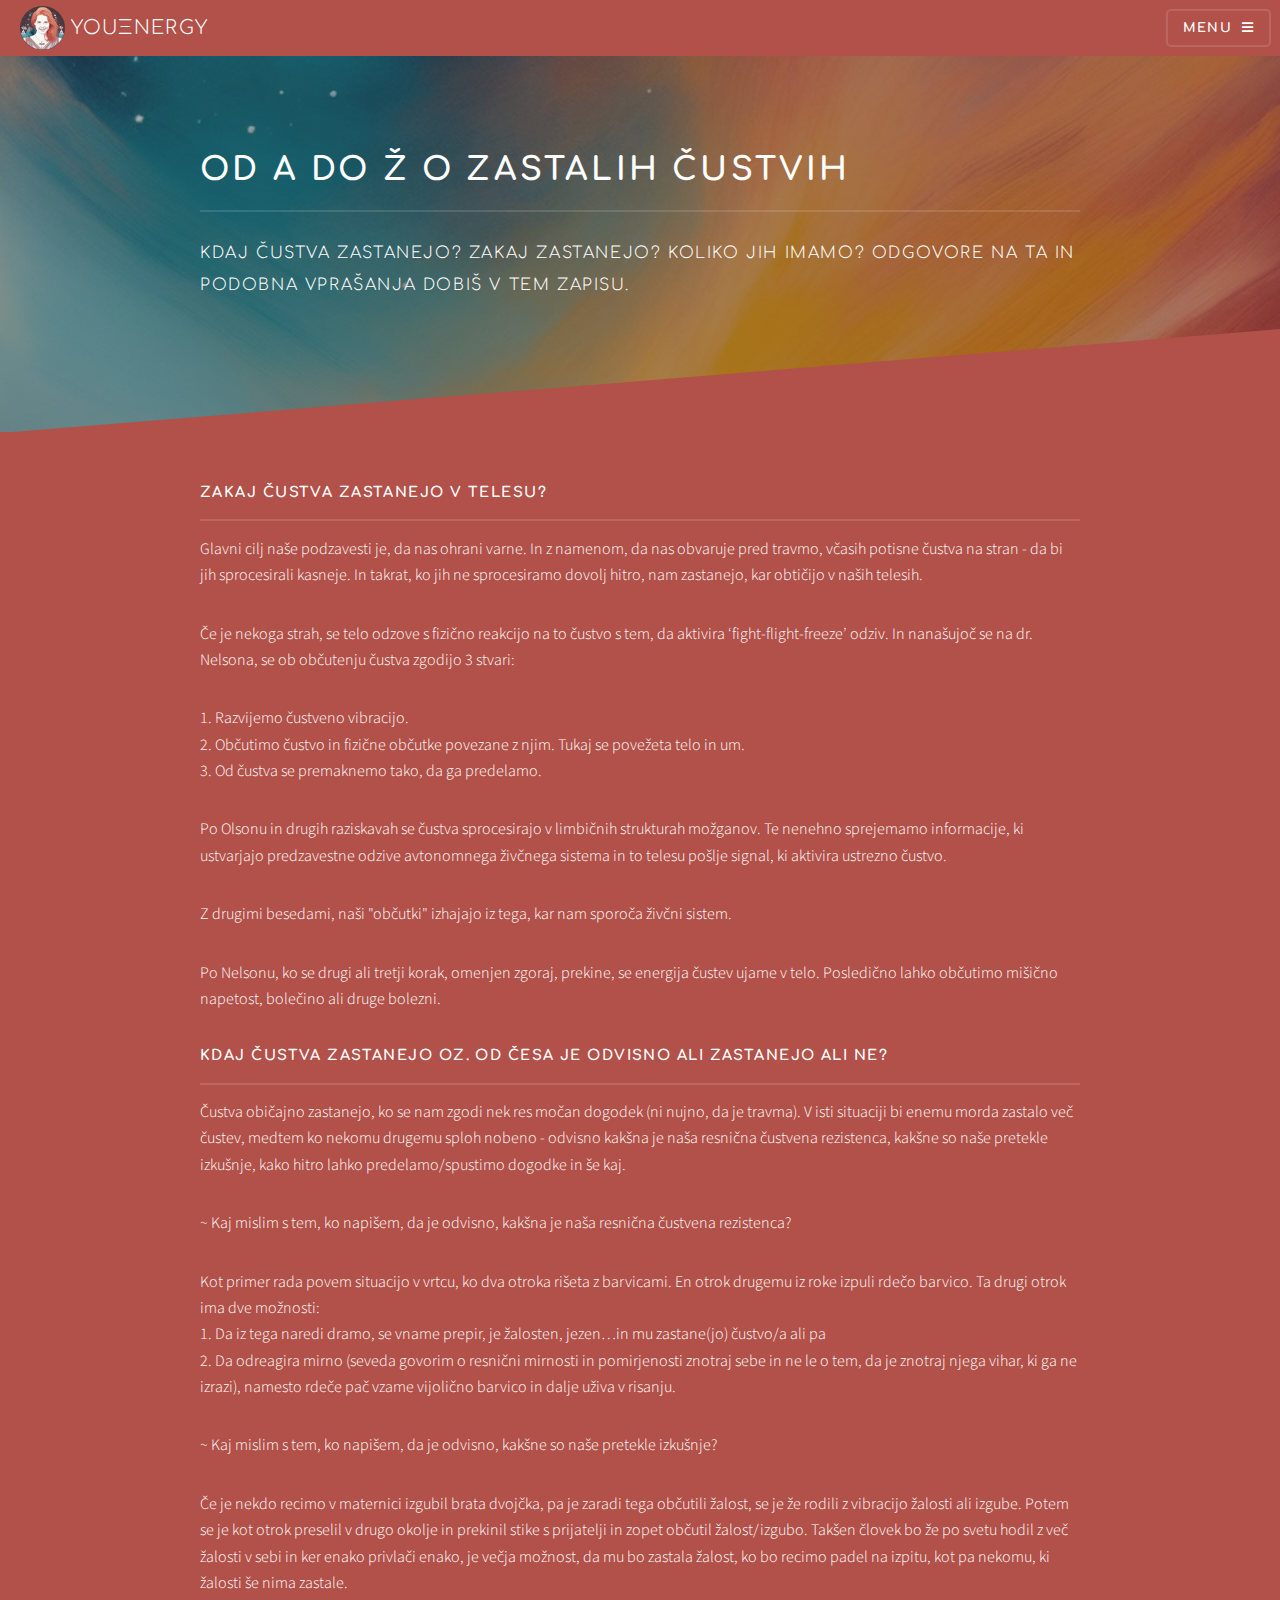
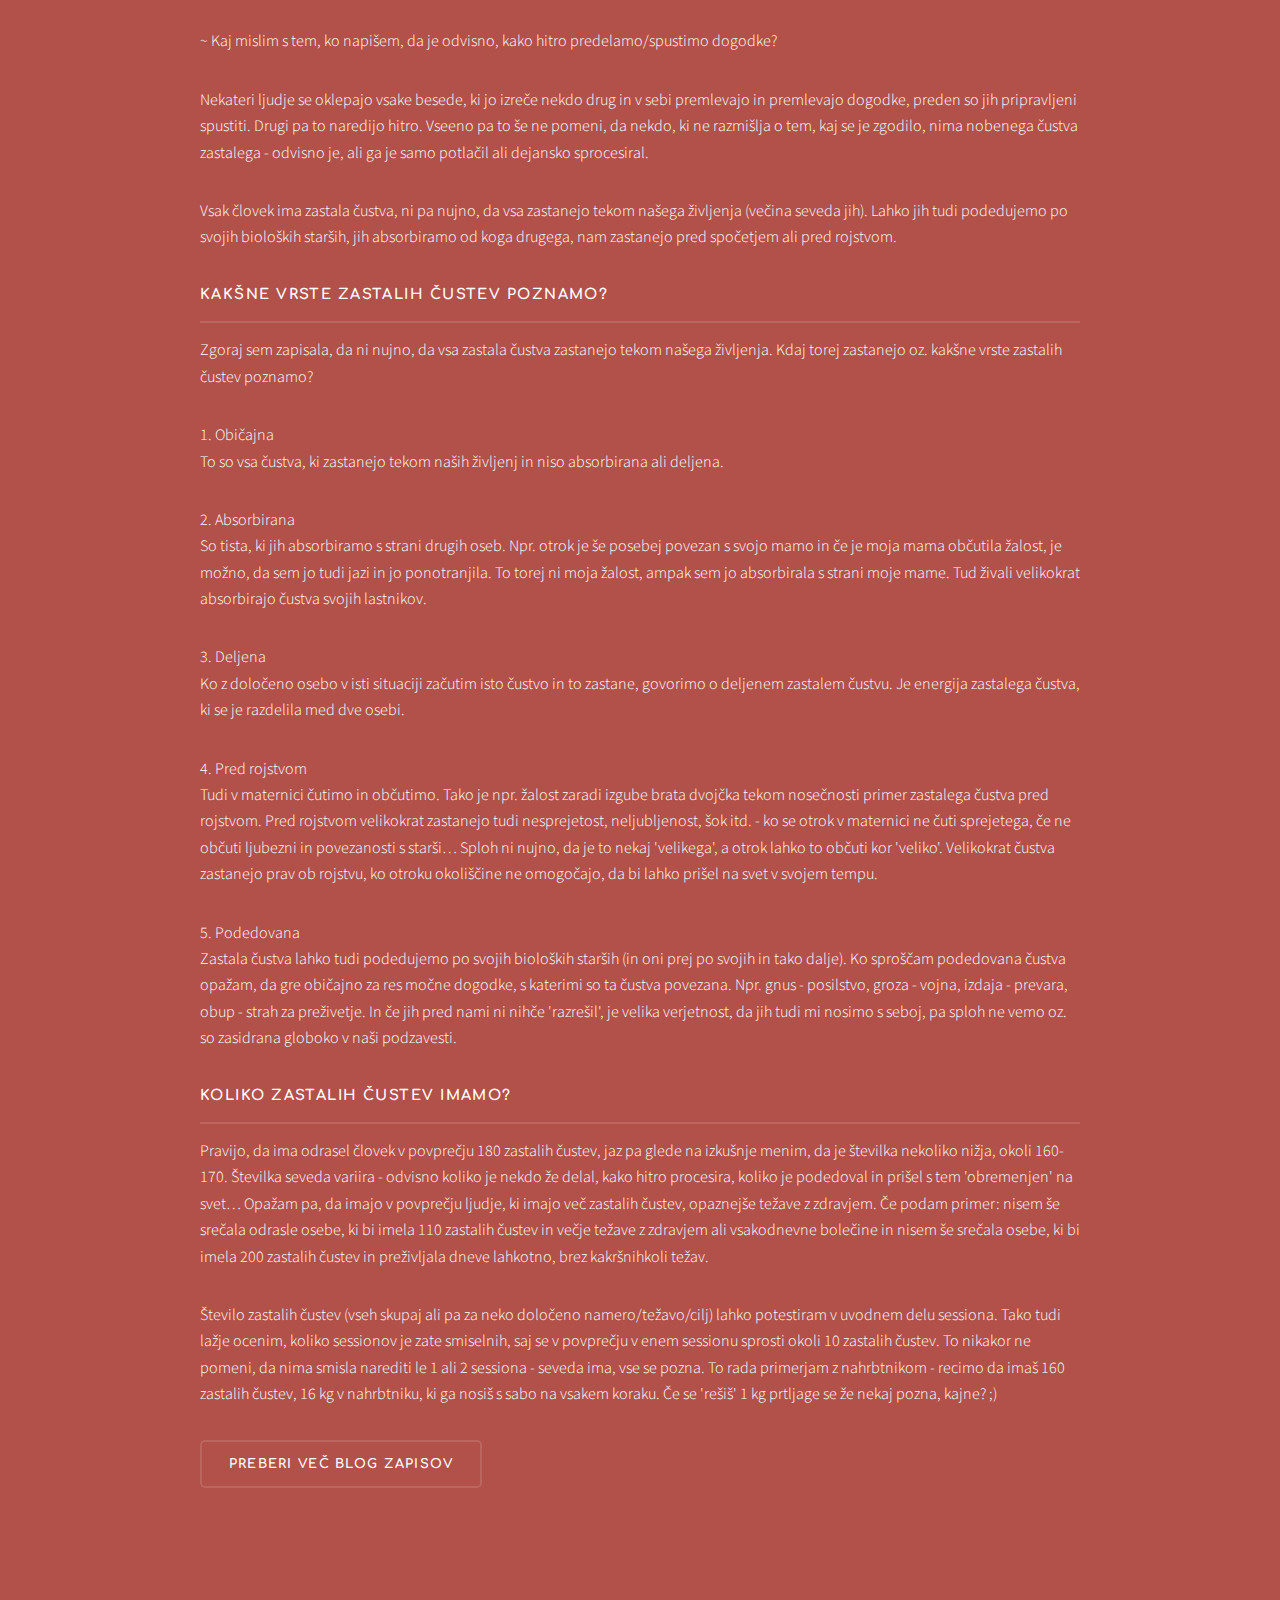
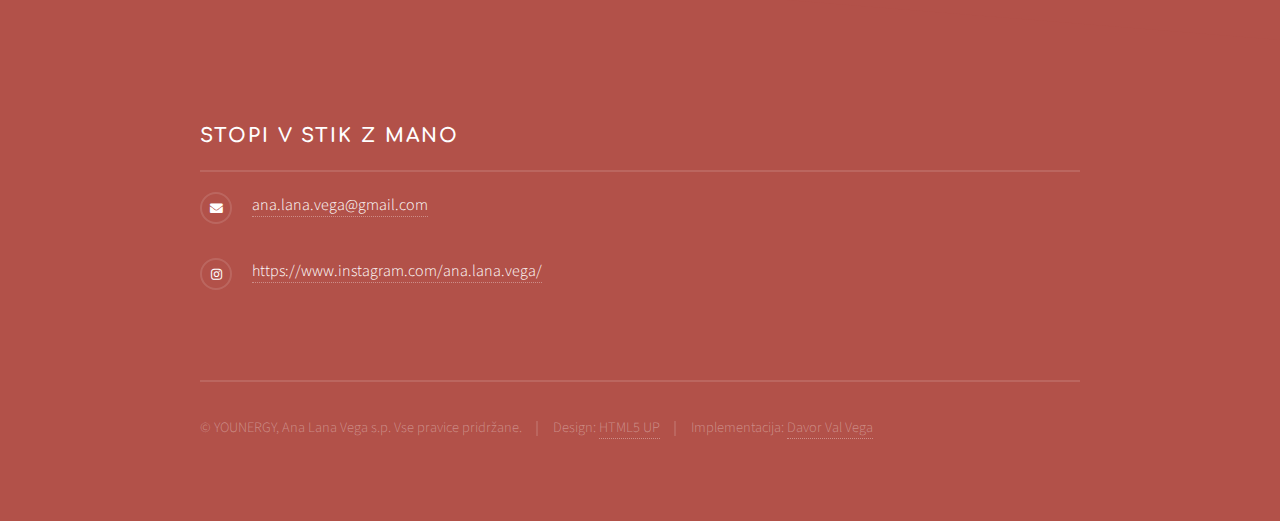
==== blog-o-zastalih-custvih.html @ 6a05a558 "proper menu, titles, etc" ====
<!DOCTYPE HTML>
<!--
	Solid State by HTML5 UP
	html5up.net | @ajlkn
	Free for personal and commercial use under the CCA 3.0 license (html5up.net/license)
-->
<html>
	<head>
		<title>Ana Lana Vega</title>
		<meta charset="utf-8" />
		<meta name="viewport" content="width=device-width, initial-scale=1, user-scalable=no" />
		<link rel="icon" type="image/x-icon" href="images/favicon.ico">
		<link rel="stylesheet" href="assets/css/main.css" />
		<noscript><link rel="stylesheet" href="assets/css/noscript.css" /></noscript>
	</head>
	<body class="is-preload">

		<!-- Page Wrapper -->
			<div id="page-wrapper">

				<header id="header">
					<h1 style="display: inline-flex; align-items: center;">
						<a href="index.html" style="display: inline-flex;align-items: center;">
							<img class="topLogo" src="images/logo/logo-small.png" alt="" />
							<div class="topLogoTxt">YOUΞNERGY</div>
						</a>
					</h1>
					<nav>
						<a href="#menu">Menu</a>
					</nav>
				</header>

			<!-- Menu -->
				<nav id="menu">
					<div class="inner">
						<h2>Menu</h2>
						<ul class="links">
							<li><a href="index.html">Domov</a></li>
							<li><a href="emotion-code.html">Emotion Code</a></li>
							<li><a href="heart-wall.html">Heart-Wall</a></li>
							<li><a href="body-code.html">Body Code</a></li>
							<li><a href="dodatna-podpora.html">Dodatna podpora</a></li>
							<li><a href="blog.html">Blog</a></li>
							<li><a href="mnenja-strank.html">Mnenja strank</a></li>
						</ul>
						<a href="#" class="close">Close</a>
					</div>
				</nav>

				<!-- Wrapper -->
					<section id="wrapper">
						<header>
							<div class="inner">
								<h2>Od A do Ž o zastalih čustvih</h2>
								<p>Kdaj čustva zastanejo? Zakaj zastanejo? Koliko jih imamo? Odgovore na ta in podobna vprašanja dobiš v tem zapisu.</p>
							</header>
		<!-- Content -->
		<div class="wrapper">
			<div class="inner">

				<h3 class="major">Zakaj čustva zastanejo v telesu?</h3>
				<p>Glavni cilj naše podzavesti je, da nas ohrani varne. In z namenom, da nas obvaruje pred travmo, včasih potisne čustva na stran - da bi jih sprocesirali kasneje. In takrat, ko jih ne sprocesiramo dovolj hitro, nam zastanejo, kar obtičijo v naših telesih.</p>
				<p>Če je nekoga strah, se telo odzove s fizično reakcijo na to čustvo s tem, da aktivira ‘fight-flight-freeze’ odziv. In nanašujoč se na dr. Nelsona, se ob občutenju čustva zgodijo 3 stvari:</p>
				<div>1. Razvijemo čustveno vibracijo.</div>
				<div>2. Občutimo čustvo in fizične občutke povezane z njim. Tukaj se povežeta telo in um.</div>
				<div>3. Od čustva se premaknemo tako, da ga predelamo.</div>
				</p></p>
				<p>Po Olsonu in drugih raziskavah se čustva sprocesirajo v limbičnih strukturah možganov. Te nenehno sprejemamo informacije, ki ustvarjajo predzavestne odzive avtonomnega živčnega sistema in to telesu pošlje signal, ki aktivira ustrezno čustvo.
				<p>Z drugimi besedami, naši "občutki" izhajajo iz tega, kar nam sporoča živčni sistem.</p>
				<p>Po Nelsonu, ko se drugi ali tretji korak, omenjen zgoraj, prekine, se energija čustev ujame v telo. Posledično lahko občutimo mišično napetost, bolečino ali druge bolezni.</p>
				
				<h3 class="major">Kdaj čustva zastanejo oz. od česa je odvisno ali zastanejo ali ne?</h3>
				<p>Čustva običajno zastanejo, ko se nam zgodi nek res močan dogodek (ni nujno, da je travma). V isti situaciji bi enemu morda zastalo več čustev, medtem ko nekomu drugemu sploh nobeno - odvisno kakšna je naša resnična čustvena rezistenca, kakšne so naše pretekle izkušnje, kako hitro lahko predelamo/spustimo dogodke in še kaj.</p> 
				<p>~ Kaj mislim s tem, ko napišem, da je odvisno, kakšna je naša resnična čustvena rezistenca?</p>
				<div>Kot primer rada povem situacijo v vrtcu, ko dva otroka rišeta z barvicami. En otrok drugemu iz roke izpuli rdečo barvico. Ta drugi otrok ima dve možnosti:</div>
				<div>1. Da iz tega naredi dramo, se vname prepir, je žalosten, jezen…in mu zastane(jo) čustvo/a ali pa</div>
				<div>2. Da odreagira mirno (seveda govorim o resnični mirnosti in pomirjenosti znotraj sebe in ne le o tem, da je znotraj njega vihar, ki ga ne izrazi), namesto rdeče pač vzame vijolično barvico in dalje uživa v risanju. </div>
				<p></p>
				<p>~ Kaj mislim s tem, ko napišem, da je odvisno, kakšne so naše pretekle izkušnje?</p>
				<p>Če je nekdo recimo v maternici izgubil brata dvojčka, pa je zaradi tega občutili žalost, se je že rodili z vibracijo žalosti ali izgube. Potem se je kot otrok preselil v drugo okolje in prekinil stike s prijatelji in zopet občutil žalost/izgubo. Takšen človek bo že po svetu hodil z več žalosti v sebi in ker enako privlači enako, je večja možnost, da mu bo zastala žalost, ko bo recimo padel na izpitu, kot pa nekomu, ki žalosti še nima zastale.</p> 
				<p></p>
				<p>~ Kaj mislim s tem, ko napišem, da je odvisno, kako hitro predelamo/spustimo dogodke?</p>
				<p>Nekateri ljudje se oklepajo vsake besede, ki jo izreče nekdo drug in v sebi premlevajo in premlevajo dogodke, preden so jih pripravljeni spustiti. Drugi pa to naredijo hitro. Vseeno pa to še ne pomeni, da nekdo, ki ne razmišlja o tem, kaj se je zgodilo, nima nobenega čustva zastalega - odvisno je, ali ga je samo potlačil ali dejansko sprocesiral.</p>
				<p></p>
				<p>Vsak človek ima zastala čustva, ni pa nujno, da vsa zastanejo tekom našega življenja (večina seveda jih). Lahko jih tudi podedujemo po svojih bioloških starših, jih absorbiramo od koga drugega, nam zastanejo pred spočetjem ali pred rojstvom.</p> 

				<h3 class="major">Kakšne vrste zastalih čustev poznamo?</h3>
				<p>Zgoraj sem zapisala, da ni nujno, da vsa zastala čustva zastanejo tekom našega življenja. Kdaj torej zastanejo oz. kakšne vrste zastalih čustev poznamo?</p>
				<div>1. Običajna</div>
				<p>To so vsa čustva, ki zastanejo tekom naših življenj in niso absorbirana ali deljena.</p>
				<div>2. Absorbirana</div>
				<p>So tista, ki jih absorbiramo s strani drugih oseb. Npr. otrok je še posebej povezan s svojo mamo in če je moja mama občutila žalost, je možno, da sem jo tudi jazi in jo ponotranjila. To torej ni moja žalost, ampak sem jo absorbirala s strani moje mame. Tud živali velikokrat absorbirajo čustva svojih lastnikov.</p>
				<div>3. Deljena</div>
				<p>Ko z določeno osebo v isti situaciji začutim isto čustvo in to zastane, govorimo o deljenem zastalem čustvu. Je energija zastalega čustva, ki se je razdelila med dve osebi.</p>
				<div>4. Pred rojstvom</div>
				<p>Tudi v maternici čutimo in občutimo. Tako je npr. žalost zaradi izgube brata dvojčka tekom nosečnosti primer zastalega čustva pred rojstvom. Pred rojstvom velikokrat zastanejo tudi nesprejetost, neljubljenost, šok itd. - ko se otrok v maternici ne čuti sprejetega, če ne občuti ljubezni in povezanosti s starši… Sploh ni nujno, da je to nekaj 'velikega', a otrok lahko to občuti kor 'veliko'. Velikokrat čustva zastanejo prav ob rojstvu, ko otroku okoliščine ne omogočajo, da bi lahko prišel na svet v svojem tempu.</p> 				
				<div>5. Podedovana</div>
				<p>Zastala čustva lahko tudi podedujemo po svojih bioloških starših (in oni prej po svojih in tako dalje). Ko sproščam podedovana čustva opažam, da gre običajno za res močne dogodke, s katerimi so ta čustva povezana. Npr. gnus - posilstvo, groza - vojna, izdaja - prevara, obup - strah za preživetje. In če jih pred nami ni nihče 'razrešil', je velika verjetnost, da jih tudi mi nosimo s seboj, pa sploh ne vemo oz. so zasidrana globoko v naši podzavesti.</p> 
	
				<h3 class="major">Koliko zastalih čustev imamo?</h3>
				<p>Pravijo, da ima odrasel človek v povprečju 180 zastalih čustev, jaz pa glede na izkušnje menim, da je številka nekoliko nižja, okoli 160-170. Številka seveda variira - odvisno koliko je nekdo že delal, kako hitro procesira, koliko je podedoval in prišel s tem 'obremenjen' na svet… Opažam pa, da imajo v povprečju ljudje, ki imajo več zastalih čustev, opaznejše težave z zdravjem. Če podam primer: nisem še srečala odrasle osebe, ki bi imela 110 zastalih čustev in večje težave z zdravjem ali vsakodnevne bolečine in nisem še srečala osebe, ki bi imela 200 zastalih čustev in preživljala dneve lahkotno, brez kakršnihkoli težav.</p>
				<p>Število zastalih čustev (vseh skupaj ali pa za neko določeno namero/težavo/cilj) lahko potestiram v uvodnem delu sessiona. Tako tudi lažje ocenim, koliko sessionov je zate smiselnih, saj se v povprečju v enem sessionu sprosti okoli 10 zastalih čustev. To nikakor ne pomeni, da nima smisla narediti le 1 ali 2 sessiona - seveda ima, vse se pozna. To rada primerjam z nahrbtnikom - recimo da imaš 160 zastalih čustev, 16 kg v nahrbtniku, ki ga nosiš s sabo na vsakem koraku. Če se 'rešiš' 1 kg prtljage se že nekaj pozna, kajne? ;)</p>
				<ul class="actions">
					<li><a href="mnenja-strank.html" class="button">Preberi več blog zapisov</a></li>
				</ul>
			</section>	
										
					</section>
				</section>
				<!-- Footer -->
				<section id="footer">
					<div class="inner">
						<h2 class="major">Stopi v stik z mano</h2>
						<ul class="contact">
							</li>
							<li class="icon solid fa-envelope"><a href="mailto:ana.lana.vega@gmail.com">ana.lana.vega@gmail.com</a></li>
							<li class="icon brands fa-instagram"><a href="https://www.instagram.com/ana.lana.vega">https://www.instagram.com/ana.lana.vega/</a></li>
						</ul>
						<ul class="copyright">
							<li>&copy; YOUNERGY, Ana Lana Vega s.p. Vse pravice pridržane.</li><li>Design: <a href="http://html5up.net" target="_blank">HTML5 UP</a></li><li>Implementacija: <a href="https://www.linkedin.com/in/vega10/" target="_blank">Davor Val Vega</a></li>
						</ul>
					</div>
				</section>

			</div>

		<!-- Scripts -->
			<script src="assets/js/jquery.min.js"></script>
			<script src="assets/js/jquery.scrollex.min.js"></script>
			<script src="assets/js/browser.min.js"></script>
			<script src="assets/js/breakpoints.min.js"></script>
			<script src="assets/js/util.js"></script>
			<script src="assets/js/main.js"></script>

	</body>
</html>
---- assets/css/main.css ----
@import 'fontawesome-all.min.css';
@import url("https://fonts.googleapis.com/css?family=Comfortaa:300,700|Source+Sans+Pro:300,600,300italic,600italic");
/*
	Solid State by HTML5 UP
	html5up.net | @ajlkn
	Free for personal and commercial use under the CCA 3.0 license (html5up.net/license)
*/
html, body, div, span, applet, object,
iframe, h1, h2, h3, h4, h5, h6, p, blockquote,
pre, a, abbr, acronym, address, big, cite,
code, del, dfn, em, img, ins, kbd, q, s, samp,
small, strike, strong, sub, sup, tt, var, b,
u, i, center, dl, dt, dd, ol, ul, li, fieldset,
form, label, legend, table, caption, tbody,
tfoot, thead, tr, th, td, article, aside,
canvas, details, embed, figure, figcaption,
footer, header, hgroup, menu, nav, output, ruby,
section, summary, time, mark, audio, video {
  margin: 0;
  padding: 0;
  border: 0;
  font-size: 100%;
  font: inherit;
  vertical-align: baseline;
}

article, aside, details, figcaption, figure,
footer, header, hgroup, menu, nav, section {
  display: block;
}

body {
  line-height: 1;
}

ol, ul {
  list-style: none;
}

blockquote, q {
  quotes: none;
}
blockquote:before, blockquote:after, q:before, q:after {
  content: "";
  content: none;
}

table {
  border-collapse: collapse;
  border-spacing: 0;
}

body {
  -webkit-text-size-adjust: none;
}

mark {
  background-color: transparent;
  color: inherit;
}

input::-moz-focus-inner {
  border: 0;
  padding: 0;
}

input, select, textarea {
  -moz-appearance: none;
  -webkit-appearance: none;
  appearance: none;
}

/* Basic */
body {
  -ms-overflow-style: scrollbar;
}

@media screen and (max-width: 480px) {
  html, body {
    min-width: 320px;
  }
}
html {
  box-sizing: border-box;
}

*, *:before, *:after {
  box-sizing: inherit;
}

body {
  background-color: #B25149;
  background-image: linear-gradient(to top, rgba(178, 81, 73, 0.8), rgba(178, 81, 73, 0.8)), url("../../images/bg.jpg");
  background-size: auto, cover;
  background-attachment: fixed, fixed;
  background-position: center, center;
}
body.is-preload *, body.is-preload *:before, body.is-preload *:after {
  animation: none !important;
  transition: none !important;
}

/* Type */
body, input, select, textarea {
  color: #ffffff;
  font-family: "Source Sans Pro", Helvetica, sans-serif;
  font-size: 14.5pt;
  font-weight: 300;
  line-height: 1.65;
}
@media screen and (max-width: 1680px) {
  body, input, select, textarea {
    font-size: 12pt;
  }
}
@media screen and (max-width: 1280px) {
  body, input, select, textarea {
    font-size: 12pt;
  }
}
@media screen and (max-width: 980px) {
  body, input, select, textarea {
    font-size: 12pt;
  }
}
@media screen and (max-width: 736px) {
  body, input, select, textarea {
    font-size: 12pt;
  }
}
@media screen and (max-width: 480px) {
  body, input, select, textarea {
    font-size: 12pt;
  }
}

a {
  transition: color 0.2s ease-in-out, border-bottom-color 0.2s ease-in-out;
  border-bottom: dotted 1px rgba(255, 255, 255, 0.35);
  color: #ffffff;
  text-decoration: none;
}
a:hover {
  border-bottom-color: transparent;
  color: #ffffff !important;
}
a.special:not(.button) {
  text-decoration: none;
  border-bottom: 0;
  display: block;
  font-family: Comfortaa, Helvetica, sans-serif;
  font-size: 0.8em;
  font-weight: 700;
  letter-spacing: 0.1em;
  margin: 0 0 2em 0;
  text-transform: uppercase;
}
a.special:not(.button):before {
  -moz-osx-font-smoothing: grayscale;
  -webkit-font-smoothing: antialiased;
  display: inline-block;
  font-style: normal;
  font-variant: normal;
  text-rendering: auto;
  line-height: 1;
  text-transform: none !important;
  font-family: "Font Awesome 5 Free";
  font-weight: 900;
}
a.special:not(.button):before {
  transition: background-color 0.2s ease-in-out;
  border-radius: 100%;
  border: solid 2px rgba(255, 255, 255, 0.125);
  content: "\f105";
  display: inline-block;
  font-size: 1.25em;
  height: 2em;
  line-height: 1.75em;
  margin-right: 0.85em;
  text-align: center;
  text-indent: 0.15em;
  vertical-align: middle;
  width: 2em;
}
a.special:not(.button):hover:before {
  background-color: rgba(255, 255, 255, 0.025);
}
a.special:not(.button):active:before {
  background-color: rgba(255, 255, 255, 0.075);
}

strong, b {
  color: #ffffff;
  font-weight: 600;
}

em, i {
  font-style: italic;
}

p {
  margin: 0 0 2em 0;
}

h1, h2, h3, h4, h5, h6 {
  color: #ffffff;
  font-family: Comfortaa, Helvetica, sans-serif;
  font-weight: 700;
  letter-spacing: 0.1em;
  margin: 0 0 1em 0;
  text-transform: uppercase;
}
h1 a, h2 a, h3 a, h4 a, h5 a, h6 a {
  color: inherit;
  text-decoration: none;
  border-bottom: 0;
}
h1 span, h2 span, h3 span, h4 span, h5 span, h6 span {
  font-weight: 300;
}
h1.major, h2.major, h3.major, h4.major, h5.major, h6.major {
  padding-bottom: 1em;
  border-bottom: solid 2px rgba(255, 255, 255, 0.125);
}

h2 {
  font-size: 1.2em;
}

h3 {
  font-size: 0.9em;
}

h4 {
  font-size: 0.7em;
}

h5 {
  font-size: 0.7em;
}

h6 {
  font-size: 0.7em;
}

@media screen and (max-width: 736px) {
  h2 {
    font-size: 1em;
  }
  h3 {
    font-size: 0.8em;
  }
}
sub {
  font-size: 0.8em;
  position: relative;
  top: 0.5em;
}

sup {
  font-size: 0.8em;
  position: relative;
  top: -0.5em;
}

blockquote {
  border-left: solid 4px rgba(255, 255, 255, 0.125);
  font-style: italic;
  margin: 0 0 2em 0;
  padding: 0.5em 0 0.5em 2em;
}

code {
  background: rgba(255, 255, 255, 0.025);
  border-radius: 5px;
  border: solid 2px rgba(255, 255, 255, 0.125);
  font-family: "Courier New", monospace;
  font-size: 0.9em;
  margin: 0 0.25em;
  padding: 0.25em 0.65em;
}

pre {
  -webkit-overflow-scrolling: touch;
  font-family: "Courier New", monospace;
  font-size: 0.9em;
  margin: 0 0 2em 0;
}
pre code {
  display: block;
  line-height: 1.75em;
  padding: 1em 1.5em;
  overflow-x: auto;
}

hr {
  border: 0;
  border-bottom: solid 2px rgba(255, 255, 255, 0.125);
  margin: 2.5em 0;
}
hr.major {
  margin: 4em 0;
}

.align-left {
  text-align: left;
}

.align-center {
  text-align: center;
}

.align-right {
  text-align: right;
}

/* Row */
.row {
  display: flex;
  flex-wrap: wrap;
  box-sizing: border-box;
  align-items: stretch;
}
.row > * {
  box-sizing: border-box;
}
.row.gtr-uniform > * > :last-child {
  margin-bottom: 0;
}
.row.aln-left {
  justify-content: flex-start;
}
.row.aln-center {
  justify-content: center;
}
.row.aln-right {
  justify-content: flex-end;
}
.row.aln-top {
  align-items: flex-start;
}
.row.aln-middle {
  align-items: center;
}
.row.aln-bottom {
  align-items: flex-end;
}
.row > .imp {
  order: -1;
}
.row > .col-1 {
  width: 8.3333333333%;
}
.row > .off-1 {
  margin-left: 8.3333333333%;
}
.row > .col-2 {
  width: 16.6666666667%;
}
.row > .off-2 {
  margin-left: 16.6666666667%;
}
.row > .col-3 {
  width: 25%;
}
.row > .off-3 {
  margin-left: 25%;
}
.row > .col-4 {
  width: 33.3333333333%;
}
.row > .off-4 {
  margin-left: 33.3333333333%;
}
.row > .col-5 {
  width: 41.6666666667%;
}
.row > .off-5 {
  margin-left: 41.6666666667%;
}
.row > .col-6 {
  width: 50%;
}
.row > .off-6 {
  margin-left: 50%;
}
.row > .col-7 {
  width: 58.3333333333%;
}
.row > .off-7 {
  margin-left: 58.3333333333%;
}
.row > .col-8 {
  width: 66.6666666667%;
}
.row > .off-8 {
  margin-left: 66.6666666667%;
}
.row > .col-9 {
  width: 75%;
}
.row > .off-9 {
  margin-left: 75%;
}
.row > .col-10 {
  width: 83.3333333333%;
}
.row > .off-10 {
  margin-left: 83.3333333333%;
}
.row > .col-11 {
  width: 91.6666666667%;
}
.row > .off-11 {
  margin-left: 91.6666666667%;
}
.row > .col-12 {
  width: 100%;
}
.row > .off-12 {
  margin-left: 100%;
}
.row.gtr-0 {
  margin-top: 0;
  margin-left: 0em;
}
.row.gtr-0 > * {
  padding: 0 0 0 0em;
}
.row.gtr-0.gtr-uniform {
  margin-top: 0em;
}
.row.gtr-0.gtr-uniform > * {
  padding-top: 0em;
}
.row.gtr-25 {
  margin-top: 0;
  margin-left: -0.4375em;
}
.row.gtr-25 > * {
  padding: 0 0 0 0.4375em;
}
.row.gtr-25.gtr-uniform {
  margin-top: -0.4375em;
}
.row.gtr-25.gtr-uniform > * {
  padding-top: 0.4375em;
}
.row.gtr-50 {
  margin-top: 0;
  margin-left: -0.875em;
}
.row.gtr-50 > * {
  padding: 0 0 0 0.875em;
}
.row.gtr-50.gtr-uniform {
  margin-top: -0.875em;
}
.row.gtr-50.gtr-uniform > * {
  padding-top: 0.875em;
}
.row {
  margin-top: 0;
  margin-left: -1.75em;
}
.row > * {
  padding: 0 0 0 1.75em;
}
.row.gtr-uniform {
  margin-top: -1.75em;
}
.row.gtr-uniform > * {
  padding-top: 1.75em;
}
.row.gtr-150 {
  margin-top: 0;
  margin-left: -2.625em;
}
.row.gtr-150 > * {
  padding: 0 0 0 2.625em;
}
.row.gtr-150.gtr-uniform {
  margin-top: -2.625em;
}
.row.gtr-150.gtr-uniform > * {
  padding-top: 2.625em;
}
.row.gtr-200 {
  margin-top: 0;
  margin-left: -3.5em;
}
.row.gtr-200 > * {
  padding: 0 0 0 3.5em;
}
.row.gtr-200.gtr-uniform {
  margin-top: -3.5em;
}
.row.gtr-200.gtr-uniform > * {
  padding-top: 3.5em;
}
@media screen and (max-width: 1680px) {
  .row {
    display: flex;
    flex-wrap: wrap;
    box-sizing: border-box;
    align-items: stretch;
  }
  .row > * {
    box-sizing: border-box;
  }
  .row.gtr-uniform > * > :last-child {
    margin-bottom: 0;
  }
  .row.aln-left {
    justify-content: flex-start;
  }
  .row.aln-center {
    justify-content: center;
  }
  .row.aln-right {
    justify-content: flex-end;
  }
  .row.aln-top {
    align-items: flex-start;
  }
  .row.aln-middle {
    align-items: center;
  }
  .row.aln-bottom {
    align-items: flex-end;
  }
  .row > .imp-xlarge {
    order: -1;
  }
  .row > .col-1-xlarge {
    width: 8.3333333333%;
  }
  .row > .off-1-xlarge {
    margin-left: 8.3333333333%;
  }
  .row > .col-2-xlarge {
    width: 16.6666666667%;
  }
  .row > .off-2-xlarge {
    margin-left: 16.6666666667%;
  }
  .row > .col-3-xlarge {
    width: 25%;
  }
  .row > .off-3-xlarge {
    margin-left: 25%;
  }
  .row > .col-4-xlarge {
    width: 33.3333333333%;
  }
  .row > .off-4-xlarge {
    margin-left: 33.3333333333%;
  }
  .row > .col-5-xlarge {
    width: 41.6666666667%;
  }
  .row > .off-5-xlarge {
    margin-left: 41.6666666667%;
  }
  .row > .col-6-xlarge {
    width: 50%;
  }
  .row > .off-6-xlarge {
    margin-left: 50%;
  }
  .row > .col-7-xlarge {
    width: 58.3333333333%;
  }
  .row > .off-7-xlarge {
    margin-left: 58.3333333333%;
  }
  .row > .col-8-xlarge {
    width: 66.6666666667%;
  }
  .row > .off-8-xlarge {
    margin-left: 66.6666666667%;
  }
  .row > .col-9-xlarge {
    width: 75%;
  }
  .row > .off-9-xlarge {
    margin-left: 75%;
  }
  .row > .col-10-xlarge {
    width: 83.3333333333%;
  }
  .row > .off-10-xlarge {
    margin-left: 83.3333333333%;
  }
  .row > .col-11-xlarge {
    width: 91.6666666667%;
  }
  .row > .off-11-xlarge {
    margin-left: 91.6666666667%;
  }
  .row > .col-12-xlarge {
    width: 100%;
  }
  .row > .off-12-xlarge {
    margin-left: 100%;
  }
  .row.gtr-0 {
    margin-top: 0;
    margin-left: 0em;
  }
  .row.gtr-0 > * {
    padding: 0 0 0 0em;
  }
  .row.gtr-0.gtr-uniform {
    margin-top: 0em;
  }
  .row.gtr-0.gtr-uniform > * {
    padding-top: 0em;
  }
  .row.gtr-25 {
    margin-top: 0;
    margin-left: -0.4375em;
  }
  .row.gtr-25 > * {
    padding: 0 0 0 0.4375em;
  }
  .row.gtr-25.gtr-uniform {
    margin-top: -0.4375em;
  }
  .row.gtr-25.gtr-uniform > * {
    padding-top: 0.4375em;
  }
  .row.gtr-50 {
    margin-top: 0;
    margin-left: -0.875em;
  }
  .row.gtr-50 > * {
    padding: 0 0 0 0.875em;
  }
  .row.gtr-50.gtr-uniform {
    margin-top: -0.875em;
  }
  .row.gtr-50.gtr-uniform > * {
    padding-top: 0.875em;
  }
  .row {
    margin-top: 0;
    margin-left: -1.75em;
  }
  .row > * {
    padding: 0 0 0 1.75em;
  }
  .row.gtr-uniform {
    margin-top: -1.75em;
  }
  .row.gtr-uniform > * {
    padding-top: 1.75em;
  }
  .row.gtr-150 {
    margin-top: 0;
    margin-left: -2.625em;
  }
  .row.gtr-150 > * {
    padding: 0 0 0 2.625em;
  }
  .row.gtr-150.gtr-uniform {
    margin-top: -2.625em;
  }
  .row.gtr-150.gtr-uniform > * {
    padding-top: 2.625em;
  }
  .row.gtr-200 {
    margin-top: 0;
    margin-left: -3.5em;
  }
  .row.gtr-200 > * {
    padding: 0 0 0 3.5em;
  }
  .row.gtr-200.gtr-uniform {
    margin-top: -3.5em;
  }
  .row.gtr-200.gtr-uniform > * {
    padding-top: 3.5em;
  }
}
@media screen and (max-width: 1280px) {
  .row {
    display: flex;
    flex-wrap: wrap;
    box-sizing: border-box;
    align-items: stretch;
  }
  .row > * {
    box-sizing: border-box;
  }
  .row.gtr-uniform > * > :last-child {
    margin-bottom: 0;
  }
  .row.aln-left {
    justify-content: flex-start;
  }
  .row.aln-center {
    justify-content: center;
  }
  .row.aln-right {
    justify-content: flex-end;
  }
  .row.aln-top {
    align-items: flex-start;
  }
  .row.aln-middle {
    align-items: center;
  }
  .row.aln-bottom {
    align-items: flex-end;
  }
  .row > .imp-large {
    order: -1;
  }
  .row > .col-1-large {
    width: 8.3333333333%;
  }
  .row > .off-1-large {
    margin-left: 8.3333333333%;
  }
  .row > .col-2-large {
    width: 16.6666666667%;
  }
  .row > .off-2-large {
    margin-left: 16.6666666667%;
  }
  .row > .col-3-large {
    width: 25%;
  }
  .row > .off-3-large {
    margin-left: 25%;
  }
  .row > .col-4-large {
    width: 33.3333333333%;
  }
  .row > .off-4-large {
    margin-left: 33.3333333333%;
  }
  .row > .col-5-large {
    width: 41.6666666667%;
  }
  .row > .off-5-large {
    margin-left: 41.6666666667%;
  }
  .row > .col-6-large {
    width: 50%;
  }
  .row > .off-6-large {
    margin-left: 50%;
  }
  .row > .col-7-large {
    width: 58.3333333333%;
  }
  .row > .off-7-large {
    margin-left: 58.3333333333%;
  }
  .row > .col-8-large {
    width: 66.6666666667%;
  }
  .row > .off-8-large {
    margin-left: 66.6666666667%;
  }
  .row > .col-9-large {
    width: 75%;
  }
  .row > .off-9-large {
    margin-left: 75%;
  }
  .row > .col-10-large {
    width: 83.3333333333%;
  }
  .row > .off-10-large {
    margin-left: 83.3333333333%;
  }
  .row > .col-11-large {
    width: 91.6666666667%;
  }
  .row > .off-11-large {
    margin-left: 91.6666666667%;
  }
  .row > .col-12-large {
    width: 100%;
  }
  .row > .off-12-large {
    margin-left: 100%;
  }
  .row.gtr-0 {
    margin-top: 0;
    margin-left: 0em;
  }
  .row.gtr-0 > * {
    padding: 0 0 0 0em;
  }
  .row.gtr-0.gtr-uniform {
    margin-top: 0em;
  }
  .row.gtr-0.gtr-uniform > * {
    padding-top: 0em;
  }
  .row.gtr-25 {
    margin-top: 0;
    margin-left: -0.4375em;
  }
  .row.gtr-25 > * {
    padding: 0 0 0 0.4375em;
  }
  .row.gtr-25.gtr-uniform {
    margin-top: -0.4375em;
  }
  .row.gtr-25.gtr-uniform > * {
    padding-top: 0.4375em;
  }
  .row.gtr-50 {
    margin-top: 0;
    margin-left: -0.875em;
  }
  .row.gtr-50 > * {
    padding: 0 0 0 0.875em;
  }
  .row.gtr-50.gtr-uniform {
    margin-top: -0.875em;
  }
  .row.gtr-50.gtr-uniform > * {
    padding-top: 0.875em;
  }
  .row {
    margin-top: 0;
    margin-left: -1.75em;
  }
  .row > * {
    padding: 0 0 0 1.75em;
  }
  .row.gtr-uniform {
    margin-top: -1.75em;
  }
  .row.gtr-uniform > * {
    padding-top: 1.75em;
  }
  .row.gtr-150 {
    margin-top: 0;
    margin-left: -2.625em;
  }
  .row.gtr-150 > * {
    padding: 0 0 0 2.625em;
  }
  .row.gtr-150.gtr-uniform {
    margin-top: -2.625em;
  }
  .row.gtr-150.gtr-uniform > * {
    padding-top: 2.625em;
  }
  .row.gtr-200 {
    margin-top: 0;
    margin-left: -3.5em;
  }
  .row.gtr-200 > * {
    padding: 0 0 0 3.5em;
  }
  .row.gtr-200.gtr-uniform {
    margin-top: -3.5em;
  }
  .row.gtr-200.gtr-uniform > * {
    padding-top: 3.5em;
  }
}
@media screen and (max-width: 980px) {
  .row {
    display: flex;
    flex-wrap: wrap;
    box-sizing: border-box;
    align-items: stretch;
  }
  .row > * {
    box-sizing: border-box;
  }
  .row.gtr-uniform > * > :last-child {
    margin-bottom: 0;
  }
  .row.aln-left {
    justify-content: flex-start;
  }
  .row.aln-center {
    justify-content: center;
  }
  .row.aln-right {
    justify-content: flex-end;
  }
  .row.aln-top {
    align-items: flex-start;
  }
  .row.aln-middle {
    align-items: center;
  }
  .row.aln-bottom {
    align-items: flex-end;
  }
  .row > .imp-medium {
    order: -1;
  }
  .row > .col-1-medium {
    width: 8.3333333333%;
  }
  .row > .off-1-medium {
    margin-left: 8.3333333333%;
  }
  .row > .col-2-medium {
    width: 16.6666666667%;
  }
  .row > .off-2-medium {
    margin-left: 16.6666666667%;
  }
  .row > .col-3-medium {
    width: 25%;
  }
  .row > .off-3-medium {
    margin-left: 25%;
  }
  .row > .col-4-medium {
    width: 33.3333333333%;
  }
  .row > .off-4-medium {
    margin-left: 33.3333333333%;
  }
  .row > .col-5-medium {
    width: 41.6666666667%;
  }
  .row > .off-5-medium {
    margin-left: 41.6666666667%;
  }
  .row > .col-6-medium {
    width: 50%;
  }
  .row > .off-6-medium {
    margin-left: 50%;
  }
  .row > .col-7-medium {
    width: 58.3333333333%;
  }
  .row > .off-7-medium {
    margin-left: 58.3333333333%;
  }
  .row > .col-8-medium {
    width: 66.6666666667%;
  }
  .row > .off-8-medium {
    margin-left: 66.6666666667%;
  }
  .row > .col-9-medium {
    width: 75%;
  }
  .row > .off-9-medium {
    margin-left: 75%;
  }
  .row > .col-10-medium {
    width: 83.3333333333%;
  }
  .row > .off-10-medium {
    margin-left: 83.3333333333%;
  }
  .row > .col-11-medium {
    width: 91.6666666667%;
  }
  .row > .off-11-medium {
    margin-left: 91.6666666667%;
  }
  .row > .col-12-medium {
    width: 100%;
  }
  .row > .off-12-medium {
    margin-left: 100%;
  }
  .row.gtr-0 {
    margin-top: 0;
    margin-left: 0em;
  }
  .row.gtr-0 > * {
    padding: 0 0 0 0em;
  }
  .row.gtr-0.gtr-uniform {
    margin-top: 0em;
  }
  .row.gtr-0.gtr-uniform > * {
    padding-top: 0em;
  }
  .row.gtr-25 {
    margin-top: 0;
    margin-left: -0.4375em;
  }
  .row.gtr-25 > * {
    padding: 0 0 0 0.4375em;
  }
  .row.gtr-25.gtr-uniform {
    margin-top: -0.4375em;
  }
  .row.gtr-25.gtr-uniform > * {
    padding-top: 0.4375em;
  }
  .row.gtr-50 {
    margin-top: 0;
    margin-left: -0.875em;
  }
  .row.gtr-50 > * {
    padding: 0 0 0 0.875em;
  }
  .row.gtr-50.gtr-uniform {
    margin-top: -0.875em;
  }
  .row.gtr-50.gtr-uniform > * {
    padding-top: 0.875em;
  }
  .row {
    margin-top: 0;
    margin-left: -1.75em;
  }
  .row > * {
    padding: 0 0 0 1.75em;
  }
  .row.gtr-uniform {
    margin-top: -1.75em;
  }
  .row.gtr-uniform > * {
    padding-top: 1.75em;
  }
  .row.gtr-150 {
    margin-top: 0;
    margin-left: -2.625em;
  }
  .row.gtr-150 > * {
    padding: 0 0 0 2.625em;
  }
  .row.gtr-150.gtr-uniform {
    margin-top: -2.625em;
  }
  .row.gtr-150.gtr-uniform > * {
    padding-top: 2.625em;
  }
  .row.gtr-200 {
    margin-top: 0;
    margin-left: -3.5em;
  }
  .row.gtr-200 > * {
    padding: 0 0 0 3.5em;
  }
  .row.gtr-200.gtr-uniform {
    margin-top: -3.5em;
  }
  .row.gtr-200.gtr-uniform > * {
    padding-top: 3.5em;
  }
}
@media screen and (max-width: 736px) {
  .row {
    display: flex;
    flex-wrap: wrap;
    box-sizing: border-box;
    align-items: stretch;
  }
  .row > * {
    box-sizing: border-box;
  }
  .row.gtr-uniform > * > :last-child {
    margin-bottom: 0;
  }
  .row.aln-left {
    justify-content: flex-start;
  }
  .row.aln-center {
    justify-content: center;
  }
  .row.aln-right {
    justify-content: flex-end;
  }
  .row.aln-top {
    align-items: flex-start;
  }
  .row.aln-middle {
    align-items: center;
  }
  .row.aln-bottom {
    align-items: flex-end;
  }
  .row > .imp-small {
    order: -1;
  }
  .row > .col-1-small {
    width: 8.3333333333%;
  }
  .row > .off-1-small {
    margin-left: 8.3333333333%;
  }
  .row > .col-2-small {
    width: 16.6666666667%;
  }
  .row > .off-2-small {
    margin-left: 16.6666666667%;
  }
  .row > .col-3-small {
    width: 25%;
  }
  .row > .off-3-small {
    margin-left: 25%;
  }
  .row > .col-4-small {
    width: 33.3333333333%;
  }
  .row > .off-4-small {
    margin-left: 33.3333333333%;
  }
  .row > .col-5-small {
    width: 41.6666666667%;
  }
  .row > .off-5-small {
    margin-left: 41.6666666667%;
  }
  .row > .col-6-small {
    width: 50%;
  }
  .row > .off-6-small {
    margin-left: 50%;
  }
  .row > .col-7-small {
    width: 58.3333333333%;
  }
  .row > .off-7-small {
    margin-left: 58.3333333333%;
  }
  .row > .col-8-small {
    width: 66.6666666667%;
  }
  .row > .off-8-small {
    margin-left: 66.6666666667%;
  }
  .row > .col-9-small {
    width: 75%;
  }
  .row > .off-9-small {
    margin-left: 75%;
  }
  .row > .col-10-small {
    width: 83.3333333333%;
  }
  .row > .off-10-small {
    margin-left: 83.3333333333%;
  }
  .row > .col-11-small {
    width: 91.6666666667%;
  }
  .row > .off-11-small {
    margin-left: 91.6666666667%;
  }
  .row > .col-12-small {
    width: 100%;
  }
  .row > .off-12-small {
    margin-left: 100%;
  }
  .row.gtr-0 {
    margin-top: 0;
    margin-left: 0em;
  }
  .row.gtr-0 > * {
    padding: 0 0 0 0em;
  }
  .row.gtr-0.gtr-uniform {
    margin-top: 0em;
  }
  .row.gtr-0.gtr-uniform > * {
    padding-top: 0em;
  }
  .row.gtr-25 {
    margin-top: 0;
    margin-left: -0.3125em;
  }
  .row.gtr-25 > * {
    padding: 0 0 0 0.3125em;
  }
  .row.gtr-25.gtr-uniform {
    margin-top: -0.3125em;
  }
  .row.gtr-25.gtr-uniform > * {
    padding-top: 0.3125em;
  }
  .row.gtr-50 {
    margin-top: 0;
    margin-left: -0.625em;
  }
  .row.gtr-50 > * {
    padding: 0 0 0 0.625em;
  }
  .row.gtr-50.gtr-uniform {
    margin-top: -0.625em;
  }
  .row.gtr-50.gtr-uniform > * {
    padding-top: 0.625em;
  }
  .row {
    margin-top: 0;
    margin-left: -1.25em;
  }
  .row > * {
    padding: 0 0 0 1.25em;
  }
  .row.gtr-uniform {
    margin-top: -1.25em;
  }
  .row.gtr-uniform > * {
    padding-top: 1.25em;
  }
  .row.gtr-150 {
    margin-top: 0;
    margin-left: -1.875em;
  }
  .row.gtr-150 > * {
    padding: 0 0 0 1.875em;
  }
  .row.gtr-150.gtr-uniform {
    margin-top: -1.875em;
  }
  .row.gtr-150.gtr-uniform > * {
    padding-top: 1.875em;
  }
  .row.gtr-200 {
    margin-top: 0;
    margin-left: -2.5em;
  }
  .row.gtr-200 > * {
    padding: 0 0 0 2.5em;
  }
  .row.gtr-200.gtr-uniform {
    margin-top: -2.5em;
  }
  .row.gtr-200.gtr-uniform > * {
    padding-top: 2.5em;
  }
}
@media screen and (max-width: 480px) {
  .row {
    display: flex;
    flex-wrap: wrap;
    box-sizing: border-box;
    align-items: stretch;
  }
  .row > * {
    box-sizing: border-box;
  }
  .row.gtr-uniform > * > :last-child {
    margin-bottom: 0;
  }
  .row.aln-left {
    justify-content: flex-start;
  }
  .row.aln-center {
    justify-content: center;
  }
  .row.aln-right {
    justify-content: flex-end;
  }
  .row.aln-top {
    align-items: flex-start;
  }
  .row.aln-middle {
    align-items: center;
  }
  .row.aln-bottom {
    align-items: flex-end;
  }
  .row > .imp-xsmall {
    order: -1;
  }
  .row > .col-1-xsmall {
    width: 8.3333333333%;
  }
  .row > .off-1-xsmall {
    margin-left: 8.3333333333%;
  }
  .row > .col-2-xsmall {
    width: 16.6666666667%;
  }
  .row > .off-2-xsmall {
    margin-left: 16.6666666667%;
  }
  .row > .col-3-xsmall {
    width: 25%;
  }
  .row > .off-3-xsmall {
    margin-left: 25%;
  }
  .row > .col-4-xsmall {
    width: 33.3333333333%;
  }
  .row > .off-4-xsmall {
    margin-left: 33.3333333333%;
  }
  .row > .col-5-xsmall {
    width: 41.6666666667%;
  }
  .row > .off-5-xsmall {
    margin-left: 41.6666666667%;
  }
  .row > .col-6-xsmall {
    width: 50%;
  }
  .row > .off-6-xsmall {
    margin-left: 50%;
  }
  .row > .col-7-xsmall {
    width: 58.3333333333%;
  }
  .row > .off-7-xsmall {
    margin-left: 58.3333333333%;
  }
  .row > .col-8-xsmall {
    width: 66.6666666667%;
  }
  .row > .off-8-xsmall {
    margin-left: 66.6666666667%;
  }
  .row > .col-9-xsmall {
    width: 75%;
  }
  .row > .off-9-xsmall {
    margin-left: 75%;
  }
  .row > .col-10-xsmall {
    width: 83.3333333333%;
  }
  .row > .off-10-xsmall {
    margin-left: 83.3333333333%;
  }
  .row > .col-11-xsmall {
    width: 91.6666666667%;
  }
  .row > .off-11-xsmall {
    margin-left: 91.6666666667%;
  }
  .row > .col-12-xsmall {
    width: 100%;
  }
  .row > .off-12-xsmall {
    margin-left: 100%;
  }
  .row.gtr-0 {
    margin-top: 0;
    margin-left: 0em;
  }
  .row.gtr-0 > * {
    padding: 0 0 0 0em;
  }
  .row.gtr-0.gtr-uniform {
    margin-top: 0em;
  }
  .row.gtr-0.gtr-uniform > * {
    padding-top: 0em;
  }
  .row.gtr-25 {
    margin-top: 0;
    margin-left: -0.3125em;
  }
  .row.gtr-25 > * {
    padding: 0 0 0 0.3125em;
  }
  .row.gtr-25.gtr-uniform {
    margin-top: -0.3125em;
  }
  .row.gtr-25.gtr-uniform > * {
    padding-top: 0.3125em;
  }
  .row.gtr-50 {
    margin-top: 0;
    margin-left: -0.625em;
  }
  .row.gtr-50 > * {
    padding: 0 0 0 0.625em;
  }
  .row.gtr-50.gtr-uniform {
    margin-top: -0.625em;
  }
  .row.gtr-50.gtr-uniform > * {
    padding-top: 0.625em;
  }
  .row {
    margin-top: 0;
    margin-left: -1.25em;
  }
  .row > * {
    padding: 0 0 0 1.25em;
  }
  .row.gtr-uniform {
    margin-top: -1.25em;
  }
  .row.gtr-uniform > * {
    padding-top: 1.25em;
  }
  .row.gtr-150 {
    margin-top: 0;
    margin-left: -1.875em;
  }
  .row.gtr-150 > * {
    padding: 0 0 0 1.875em;
  }
  .row.gtr-150.gtr-uniform {
    margin-top: -1.875em;
  }
  .row.gtr-150.gtr-uniform > * {
    padding-top: 1.875em;
  }
  .row.gtr-200 {
    margin-top: 0;
    margin-left: -2.5em;
  }
  .row.gtr-200 > * {
    padding: 0 0 0 2.5em;
  }
  .row.gtr-200.gtr-uniform {
    margin-top: -2.5em;
  }
  .row.gtr-200.gtr-uniform > * {
    padding-top: 2.5em;
  }
}
@media screen and (max-width: 360px) {
  .row {
    display: flex;
    flex-wrap: wrap;
    box-sizing: border-box;
    align-items: stretch;
  }
  .row > * {
    box-sizing: border-box;
  }
  .row.gtr-uniform > * > :last-child {
    margin-bottom: 0;
  }
  .row.aln-left {
    justify-content: flex-start;
  }
  .row.aln-center {
    justify-content: center;
  }
  .row.aln-right {
    justify-content: flex-end;
  }
  .row.aln-top {
    align-items: flex-start;
  }
  .row.aln-middle {
    align-items: center;
  }
  .row.aln-bottom {
    align-items: flex-end;
  }
  .row > .imp-xxsmall {
    order: -1;
  }
  .row > .col-1-xxsmall {
    width: 8.3333333333%;
  }
  .row > .off-1-xxsmall {
    margin-left: 8.3333333333%;
  }
  .row > .col-2-xxsmall {
    width: 16.6666666667%;
  }
  .row > .off-2-xxsmall {
    margin-left: 16.6666666667%;
  }
  .row > .col-3-xxsmall {
    width: 25%;
  }
  .row > .off-3-xxsmall {
    margin-left: 25%;
  }
  .row > .col-4-xxsmall {
    width: 33.3333333333%;
  }
  .row > .off-4-xxsmall {
    margin-left: 33.3333333333%;
  }
  .row > .col-5-xxsmall {
    width: 41.6666666667%;
  }
  .row > .off-5-xxsmall {
    margin-left: 41.6666666667%;
  }
  .row > .col-6-xxsmall {
    width: 50%;
  }
  .row > .off-6-xxsmall {
    margin-left: 50%;
  }
  .row > .col-7-xxsmall {
    width: 58.3333333333%;
  }
  .row > .off-7-xxsmall {
    margin-left: 58.3333333333%;
  }
  .row > .col-8-xxsmall {
    width: 66.6666666667%;
  }
  .row > .off-8-xxsmall {
    margin-left: 66.6666666667%;
  }
  .row > .col-9-xxsmall {
    width: 75%;
  }
  .row > .off-9-xxsmall {
    margin-left: 75%;
  }
  .row > .col-10-xxsmall {
    width: 83.3333333333%;
  }
  .row > .off-10-xxsmall {
    margin-left: 83.3333333333%;
  }
  .row > .col-11-xxsmall {
    width: 91.6666666667%;
  }
  .row > .off-11-xxsmall {
    margin-left: 91.6666666667%;
  }
  .row > .col-12-xxsmall {
    width: 100%;
  }
  .row > .off-12-xxsmall {
    margin-left: 100%;
  }
  .row.gtr-0 {
    margin-top: 0;
    margin-left: 0em;
  }
  .row.gtr-0 > * {
    padding: 0 0 0 0em;
  }
  .row.gtr-0.gtr-uniform {
    margin-top: 0em;
  }
  .row.gtr-0.gtr-uniform > * {
    padding-top: 0em;
  }
  .row.gtr-25 {
    margin-top: 0;
    margin-left: -0.3125em;
  }
  .row.gtr-25 > * {
    padding: 0 0 0 0.3125em;
  }
  .row.gtr-25.gtr-uniform {
    margin-top: -0.3125em;
  }
  .row.gtr-25.gtr-uniform > * {
    padding-top: 0.3125em;
  }
  .row.gtr-50 {
    margin-top: 0;
    margin-left: -0.625em;
  }
  .row.gtr-50 > * {
    padding: 0 0 0 0.625em;
  }
  .row.gtr-50.gtr-uniform {
    margin-top: -0.625em;
  }
  .row.gtr-50.gtr-uniform > * {
    padding-top: 0.625em;
  }
  .row {
    margin-top: 0;
    margin-left: -1.25em;
  }
  .row > * {
    padding: 0 0 0 1.25em;
  }
  .row.gtr-uniform {
    margin-top: -1.25em;
  }
  .row.gtr-uniform > * {
    padding-top: 1.25em;
  }
  .row.gtr-150 {
    margin-top: 0;
    margin-left: -1.875em;
  }
  .row.gtr-150 > * {
    padding: 0 0 0 1.875em;
  }
  .row.gtr-150.gtr-uniform {
    margin-top: -1.875em;
  }
  .row.gtr-150.gtr-uniform > * {
    padding-top: 1.875em;
  }
  .row.gtr-200 {
    margin-top: 0;
    margin-left: -2.5em;
  }
  .row.gtr-200 > * {
    padding: 0 0 0 2.5em;
  }
  .row.gtr-200.gtr-uniform {
    margin-top: -2.5em;
  }
  .row.gtr-200.gtr-uniform > * {
    padding-top: 2.5em;
  }
}

/* Section/Article */
section.special, article.special {
  text-align: center;
}

/* Form */
form {
  margin: 0 0 2em 0;
}
form > :last-child {
  margin-bottom: 0;
}
form > .fields {
  display: -moz-flex;
  display: -ms-flex;
  display: flex;
  flex-wrap: wrap;
  width: calc(100% + 3em);
  margin: -1.5em 0 2em -1.5em;
}
form > .fields > .field {
  -moz-flex-grow: 0;
  -ms-flex-grow: 0;
  flex-grow: 0;
  -ms-flex-shrink: 0;
  flex-shrink: 0;
  padding: 1.5em 0 0 1.5em;
  width: calc(100% - 1.5em);
}
form > .fields > .field.half {
  width: calc(50% - 0.75em);
}
form > .fields > .field.third {
  width: calc(100%/3 - 0.5em);
}
form > .fields > .field.quarter {
  width: calc(25% - 0.375em);
}
@media screen and (max-width: 480px) {
  form > .fields {
    width: calc(100% + 3em);
    margin: -1.5em 0 2em -1.5em;
  }
  form > .fields > .field {
    padding: 1.5em 0 0 1.5em;
    width: calc(100% - 1.5em);
  }
  form > .fields > .field.half {
    width: calc(100% - 1.5em);
  }
  form > .fields > .field.third {
    width: calc(100% - 1.5em);
  }
  form > .fields > .field.quarter {
    width: calc(100% - 1.5em);
  }
}

label {
  color: #ffffff;
  display: block;
  font-family: Comfortaa, Helvetica, sans-serif;
  font-size: 0.8em;
  font-weight: 700;
  letter-spacing: 0.1em;
  margin: 0 0 0.7em 0;
  text-transform: uppercase;
}

input[type=text],
input[type=password],
input[type=email],
input[type=tel],
select,
textarea {
  -moz-appearance: none;
  -webkit-appearance: none;
  appearance: none;
  background: rgba(255, 255, 255, 0.025);
  border-radius: 5px;
  border: none;
  border: solid 2px rgba(255, 255, 255, 0.125);
  color: inherit;
  display: block;
  outline: 0;
  padding: 0 1em;
  text-decoration: none;
  width: 100%;
}
input[type=text]:invalid,
input[type=password]:invalid,
input[type=email]:invalid,
input[type=tel]:invalid,
select:invalid,
textarea:invalid {
  box-shadow: none;
}
input[type=text]:focus,
input[type=password]:focus,
input[type=email]:focus,
input[type=tel]:focus,
select:focus,
textarea:focus {
  border-color: #b59d9f;
}

select {
  background-image: url("data:image/svg+xml;charset=utf8,%3Csvg xmlns='http://www.w3.org/2000/svg' width='40' height='40' preserveAspectRatio='none' viewBox='0 0 40 40'%3E%3Cpath d='M9.4,12.3l10.4,10.4l10.4-10.4c0.2-0.2,0.5-0.4,0.9-0.4c0.3,0,0.6,0.1,0.9,0.4l3.3,3.3c0.2,0.2,0.4,0.5,0.4,0.9 c0,0.4-0.1,0.6-0.4,0.9L20.7,31.9c-0.2,0.2-0.5,0.4-0.9,0.4c-0.3,0-0.6-0.1-0.9-0.4L4.3,17.3c-0.2-0.2-0.4-0.5-0.4-0.9 c0-0.4,0.1-0.6,0.4-0.9l3.3-3.3c0.2-0.2,0.5-0.4,0.9-0.4S9.1,12.1,9.4,12.3z' fill='rgba(255, 255, 255, 0.125)' /%3E%3C/svg%3E");
  background-size: 1.25rem;
  background-repeat: no-repeat;
  background-position: calc(100% - 1rem) center;
  height: 2.75em;
  padding-right: 2.75em;
  text-overflow: ellipsis;
}
select option {
  color: #ffffff;
  background: #B25149;
}
select:focus::-ms-value {
  background-color: transparent;
}
select::-ms-expand {
  display: none;
}

input[type=text],
input[type=password],
input[type=email],
select {
  height: 2.75em;
}

textarea {
  padding: 0.75em 1em;
}

input[type=checkbox],
input[type=radio] {
  -moz-appearance: none;
  -webkit-appearance: none;
  appearance: none;
  display: block;
  float: left;
  margin-right: -2em;
  opacity: 0;
  width: 1em;
  z-index: -1;
}
input[type=checkbox] + label,
input[type=radio] + label {
  text-decoration: none;
  color: #ffffff;
  cursor: pointer;
  display: inline-block;
  font-size: 1em;
  font-family: "Source Sans Pro", Helvetica, sans-serif;
  text-transform: none;
  letter-spacing: 0;
  font-weight: 300;
  padding-left: 2.4em;
  padding-right: 0.75em;
  position: relative;
}
input[type=checkbox] + label:before,
input[type=radio] + label:before {
  -moz-osx-font-smoothing: grayscale;
  -webkit-font-smoothing: antialiased;
  display: inline-block;
  font-style: normal;
  font-variant: normal;
  text-rendering: auto;
  line-height: 1;
  text-transform: none !important;
  font-family: "Font Awesome 5 Free";
  font-weight: 900;
}
input[type=checkbox] + label:before,
input[type=radio] + label:before {
  background: rgba(255, 255, 255, 0.025);
  border-radius: 5px;
  border: solid 2px rgba(255, 255, 255, 0.125);
  content: "";
  display: inline-block;
  font-size: 0.8em;
  height: 2.0625em;
  left: 0;
  line-height: 2.0625em;
  position: absolute;
  text-align: center;
  top: 0;
  width: 2.0625em;
}
input[type=checkbox]:checked + label:before,
input[type=radio]:checked + label:before {
  background: #ffffff;
  border-color: #ffffff;
  content: "\f00c";
  color: #B25149;
}
input[type=checkbox]:focus + label:before,
input[type=radio]:focus + label:before {
  border-color: #AB898B;
}

input[type=checkbox] + label:before {
  border-radius: 5px;
}

input[type=radio] + label:before {
  border-radius: 100%;
}

::-webkit-input-placeholder {
  color: rgba(255, 255, 255, 0.35) !important;
  opacity: 1;
}

:-moz-placeholder {
  color: rgba(255, 255, 255, 0.35) !important;
  opacity: 1;
}

::-moz-placeholder {
  color: rgba(255, 255, 255, 0.35) !important;
  opacity: 1;
}

:-ms-input-placeholder {
  color: rgba(255, 255, 255, 0.35) !important;
  opacity: 1;
}

/* Box */
.box {
  border-radius: 5px;
  border: solid 2px rgba(255, 255, 255, 0.125);
  margin-bottom: 2em;
  padding: 1.5em;
}
.box > :last-child,
.box > :last-child > :last-child,
.box > :last-child > :last-child > :last-child {
  margin-bottom: 0;
}
.box.alt {
  border: 0;
  border-radius: 0;
  padding: 0;
}

/* Icon */
.icon {
  text-decoration: none;
  border-bottom: none;
  position: relative;
}
.icon:before {
  -moz-osx-font-smoothing: grayscale;
  -webkit-font-smoothing: antialiased;
  display: inline-block;
  font-style: normal;
  font-variant: normal;
  text-rendering: auto;
  line-height: 1;
  text-transform: none !important;
  font-family: "Font Awesome 5 Free";
  font-weight: 400;
}
.icon > .label {
  display: none;
}
.icon:before {
  line-height: inherit;
}
.icon.solid:before {
  font-weight: 900;
}
.icon.brands:before {
  font-family: "Font Awesome 5 Brands";
}

/* Image */
.image {
  border-radius: 5px;
  border: 0;
  display: inline-block;
  position: relative;
}
.image img {
  border-radius: 5px;
  display: block;
}
.image.left, .image.right {
  max-width: 40%;
}
.image.left img, .image.right img {
  width: 100%;
}
.image.left {
  float: left;
  padding: 0 1.5em 1em 0;
  top: 0.25em;
}
.image.right {
  float: right;
  padding: 0 0 1em 1.5em;
  top: 0.25em;
}
.image.fit {
  display: block;
  margin: 0 0 2em 0;
  width: 100%;
}
.image.fit img {
  width: 100%;
}
.image.main {
  display: block;
  margin: 0 0 3em 0;
  width: 100%;
}
.image.main img {
  width: 100%;
}

/* List */
ol {
  list-style: decimal;
  margin: 0 0 2em 0;
  padding-left: 1.25em;
}
ol li {
  padding-left: 0.25em;
}

ul {
  list-style: disc;
  margin: 0 0 2em 0;
  padding-left: 1em;
}
ul li {
  padding-left: 0.5em;
}
ul.alt {
  list-style: none;
  padding-left: 0;
}
ul.alt li {
  border-top: solid 1px rgba(255, 255, 255, 0.125);
  padding: 0.5em 0;
}
ul.alt li:first-child {
  border-top: 0;
  padding-top: 0;
}

dl {
  margin: 0 0 2em 0;
}
dl dt {
  display: block;
  font-weight: 600;
  margin: 0 0 1em 0;
}
dl dd {
  margin-left: 2em;
}

/* Actions */
ul.actions {
  display: -moz-flex;
  display: -ms-flex;
  display: flex;
  cursor: default;
  list-style: none;
  margin-left: -1em;
  padding-left: 0;
}
ul.actions li {
  padding: 0 0 0 1em;
  vertical-align: middle;
}
ul.actions.special {
  -moz-justify-content: center;
  -ms-justify-content: center;
  justify-content: center;
  width: 100%;
  margin-left: 0;
}
ul.actions.special li:first-child {
  padding-left: 0;
}
ul.actions.stacked {
  -moz-flex-direction: column;
  flex-direction: column;
  margin-left: 0;
}
ul.actions.stacked li {
  padding: 1.3em 0 0 0;
}
ul.actions.stacked li:first-child {
  padding-top: 0;
}
ul.actions.fit {
  width: calc(100% + 1em);
}
ul.actions.fit li {
  -moz-flex-grow: 1;
  -ms-flex-grow: 1;
  flex-grow: 1;
  -ms-flex-shrink: 1;
  flex-shrink: 1;
  width: 100%;
}
ul.actions.fit li > * {
  width: 100%;
}
ul.actions.fit.stacked {
  width: 100%;
}
@media screen and (max-width: 480px) {
  ul.actions:not(.fixed) {
    -moz-flex-direction: column;
    flex-direction: column;
    margin-left: 0;
    width: 100% !important;
  }
  ul.actions:not(.fixed) li {
    -moz-flex-grow: 1;
    -ms-flex-grow: 1;
    flex-grow: 1;
    -ms-flex-shrink: 1;
    flex-shrink: 1;
    padding: 1em 0 0 0;
    text-align: center;
    width: 100%;
  }
  ul.actions:not(.fixed) li > * {
    width: 100%;
  }
  ul.actions:not(.fixed) li:first-child {
    padding-top: 0;
  }
  ul.actions:not(.fixed) li input[type=submit],
  ul.actions:not(.fixed) li input[type=reset],
  ul.actions:not(.fixed) li input[type=button],
  ul.actions:not(.fixed) li button,
  ul.actions:not(.fixed) li .button {
    width: 100%;
  }
  ul.actions:not(.fixed) li input[type=submit].icon:before,
  ul.actions:not(.fixed) li input[type=reset].icon:before,
  ul.actions:not(.fixed) li input[type=button].icon:before,
  ul.actions:not(.fixed) li button.icon:before,
  ul.actions:not(.fixed) li .button.icon:before {
    margin-left: -0.5rem;
  }
}

/* Icons */
ul.icons {
  cursor: default;
  list-style: none;
  padding-left: 0;
}
ul.icons li {
  display: inline-block;
  padding: 0 1em 0 0;
}
ul.icons li:last-child {
  padding-right: 0;
}
ul.icons li .icon:before {
  font-size: 1.25em;
}

/* Contact */
ul.contact {
  list-style: none;
  padding: 0;
}
ul.contact li {
  text-decoration: none;
  margin: 2.5em 0 0 0;
  padding: 0 0 0 3.25em;
  position: relative;
}
ul.contact li:before {
  -moz-osx-font-smoothing: grayscale;
  -webkit-font-smoothing: antialiased;
  display: inline-block;
  font-style: normal;
  font-variant: normal;
  text-rendering: auto;
  line-height: 1;
  text-transform: none !important;
  font-family: "Font Awesome 5 Free";
  font-weight: 400;
}
ul.contact li:before {
  border-radius: 100%;
  border: solid 2px rgba(255, 255, 255, 0.125);
  display: inline-block;
  font-size: 0.8em;
  height: 2.5em;
  left: 0;
  line-height: 2.35em;
  position: absolute;
  text-align: center;
  top: 0;
  width: 2.5em;
}
ul.contact li:first-child {
  margin-top: 0;
}
@media screen and (max-width: 736px) {
  ul.contact li {
    margin: 1.5em 0 0 0;
  }
}

/* Pagination */
ul.pagination {
  cursor: default;
  list-style: none;
  padding-left: 0;
}
ul.pagination li {
  display: inline-block;
  padding-left: 0;
  vertical-align: middle;
}
ul.pagination li > .page {
  transition: background-color 0.2s ease-in-out, color 0.2s ease-in-out;
  border-bottom: 0;
  border-radius: 5px;
  display: inline-block;
  height: 1.5em;
  line-height: 1.5em;
  margin: 0 0.125em;
  min-width: 1.5em;
  padding: 0 0.5em;
  text-align: center;
}
ul.pagination li > .page:hover {
  background-color: rgba(255, 255, 255, 0.025);
}
ul.pagination li > .page.active {
  background-color: #AB898B;
}
ul.pagination li:first-child {
  padding-right: 0.75em;
}
ul.pagination li:last-child {
  padding-left: 0.75em;
}
@media screen and (max-width: 480px) {
  ul.pagination li:nth-child(n+2):nth-last-child(n+2) {
    display: none;
  }
  ul.pagination li .button {
    width: 100%;
  }
  ul.pagination li:first-child {
    width: calc(50% - 2px);
    text-align: left;
    padding-right: 0.325em;
  }
  ul.pagination li:last-child {
    width: calc(50% - 2px);
    text-align: right;
    padding-left: 0.325em;
  }
}

/* Table */
.table-wrapper {
  -webkit-overflow-scrolling: touch;
  overflow-x: auto;
}

table {
  margin: 0 0 2em 0;
  width: 100%;
}
table tbody tr {
  border: solid 1px rgba(255, 255, 255, 0.125);
  border-left: 0;
  border-right: 0;
}
table tbody tr:nth-child(2n+1) {
  background-color: rgba(255, 255, 255, 0.025);
}
table td {
  padding: 0.75em 0.75em;
}
table th {
  color: #ffffff;
  font-size: 0.9em;
  font-weight: 600;
  padding: 0 0.75em 0.75em 0.75em;
  text-align: left;
}
table thead {
  border-bottom: solid 2px rgba(255, 255, 255, 0.125);
}
table tfoot {
  border-top: solid 2px rgba(255, 255, 255, 0.125);
}
table.alt {
  border-collapse: separate;
}
table.alt tbody tr td {
  border: solid 1px rgba(255, 255, 255, 0.125);
  border-left-width: 0;
  border-top-width: 0;
}
table.alt tbody tr td:first-child {
  border-left-width: 1px;
}
table.alt tbody tr:first-child td {
  border-top-width: 1px;
}
table.alt thead {
  border-bottom: 0;
}
table.alt tfoot {
  border-top: 0;
}

/* Button */
input[type=submit],
input[type=reset],
input[type=button],
button,
.button {
  -moz-appearance: none;
  -webkit-appearance: none;
  appearance: none;
  transition: background-color 0.2s ease-in-out;
  background-color: transparent;
  border-radius: 5px;
  border: 0;
  box-shadow: inset 0 0 0 2px rgba(255, 255, 255, 0.125);
  color: #ffffff !important;
  cursor: pointer;
  display: inline-block;
  font-family: Comfortaa, Helvetica, sans-serif;
  font-size: 0.8em;
  font-weight: 700;
  height: 3.75em;
  letter-spacing: 0.1em;
  line-height: 3.75em;
  padding: 0 2.25em;
  text-align: center;
  text-decoration: none;
  text-transform: uppercase;
  white-space: nowrap;
}
input[type=submit]:hover,
input[type=reset]:hover,
input[type=button]:hover,
button:hover,
.button:hover {
  background-color: rgba(255, 255, 255, 0.025);
}
input[type=submit]:active,
input[type=reset]:active,
input[type=button]:active,
button:active,
.button:active {
  background-color: rgba(255, 255, 255, 0.075);
}
input[type=submit].icon:before,
input[type=reset].icon:before,
input[type=button].icon:before,
button.icon:before,
.button.icon:before {
  margin-right: 0.5em;
  color: rgba(255, 255, 255, 0.35);
}
input[type=submit].primary,
input[type=reset].primary,
input[type=button].primary,
button.primary,
.button.primary {
  background-color: #AB898B;
  box-shadow: none;
}
input[type=submit].primary:hover,
input[type=reset].primary:hover,
input[type=button].primary:hover,
button.primary:hover,
.button.primary:hover {
  background-color: #b09395;
}
input[type=submit].primary:active,
input[type=reset].primary:active,
input[type=button].primary:active,
button.primary:active,
.button.primary:active {
  background-color: #a67e81;
}
input[type=submit].primary.icon:before,
input[type=reset].primary.icon:before,
input[type=button].primary.icon:before,
button.primary.icon:before,
.button.primary.icon:before {
  color: #c0a7a8;
}
input[type=submit].fit,
input[type=reset].fit,
input[type=button].fit,
button.fit,
.button.fit {
  width: 100%;
}
input[type=submit].small,
input[type=reset].small,
input[type=button].small,
button.small,
.button.small {
  font-size: 0.6em;
}
input[type=submit].large,
input[type=reset].large,
input[type=button].large,
button.large,
.button.large {
  font-size: 1em;
}
input[type=submit].disabled, input[type=submit]:disabled,
input[type=reset].disabled,
input[type=reset]:disabled,
input[type=button].disabled,
input[type=button]:disabled,
button.disabled,
button:disabled,
.button.disabled,
.button:disabled {
  opacity: 0.25;
}
@media screen and (max-width: 480px) {
  input[type=submit],
  input[type=reset],
  input[type=button],
  button,
  .button {
    padding: 0;
  }
}

/* Features */
.features {
  display: -moz-flex;
  display: -ms-flex;
  display: flex;
  flex-wrap: wrap;
  margin: 0 0 2em 0;
}
.features article {
  padding: 1.75em 1.75em 0.1em 1.75em;
  background-color: #b65b54;
  border-radius: 5px;
  margin: 1.5em 3em 1.5em 0;
  width: calc(50% - 1.5em);
}
.features article:nth-child(2n) {
  margin-right: 0;
}
.features article .image {
  border-radius: 5px 5px 0 0;
  display: block;
  margin-bottom: 1.75em;
  margin-left: -1.75em;
  margin-top: -1.75em;
  position: relative;
  width: calc(100% + 3.5em);
}
.features article .image img {
  border-radius: 5px 5px 0 0;
  width: 100%;
}
@media screen and (max-width: 980px) {
  .features article {
    margin: 1em 2em 1em 0;
    width: calc(50% - 1em);
  }
}
@media screen and (max-width: 736px) {
  .features article {
    padding: 1.5em 1.5em 0.1em 1.5em;
    margin: 0.875em 1.75em 0.875em 0;
    width: calc(50% - 0.875em - 1px);
  }
  .features article .image {
    margin-bottom: 1.5em;
    margin-left: -1.5em;
    margin-top: -1.5em;
    width: calc(100% + 3em);
  }
}
@media screen and (max-width: 480px) {
  .features {
    display: block;
  }
  .features article {
    width: 100%;
    margin: 0 0 2em 0 !important;
  }
}

.mainlogoWrapper {
  margin: 0;
  height: 4em;
  display: flex;
  flex-wrap: wrap;
  align-content: center;
  align-items: center;
}

.topLogo {
  height: 3.5em;
  vertical-align: middle;
  float: left;
}

.mainLogo {
  height: 6em;
  vertical-align: middle;
  float: left;
}

.logoTxt {
  font-family: Comfortaa, Helvetica, sans-serif;
  font-size: 2em;
  font-weight: 300;
  float: right;
  padding-left: 0.5em;
  -webkit-user-select: none;
     -moz-user-select: none;
          user-select: none;
  transition: opacity 0.5s ease, transform 0.5s ease, filter 0.25s ease;
  transform: translateX(0);
  transition-delay: 0.65s;
}

@media screen and (min-width: 800px) {
  .logoTxt {
    font-size: 4em;
  }
  .mainLogo {
    height: 10em;
  }
}
#banner, #footer {
  background-color: transparent !important;
}

body {
  background-image: linear-gradient(to top, rgba(46, 49, 65, 0.4), rgba(46, 49, 65, 0.4)), url(../../images/bg-top.jpg) !important;
  background-size: cover !important;
}

.topLogoTxt {
  font-family: Comfortaa, Helvetica, sans-serif;
  font-size: 1.5em;
  font-weight: 300;
  float: left;
  padding-left: 0.3em;
  -webkit-user-select: none;
     -moz-user-select: none;
          user-select: none;
}

.softArticle {
  background-color: #b65b54 !important;
}
.softArticle:hover {
  filter: brightness(110%);
}

.noSelect {
  -webkit-user-select: none;
     -moz-user-select: none;
          user-select: none;
}

.rowX {
  box-sizing: border-box;
  padding-bottom: 100px;
}

/* Create three equal columns that floats next to each other */
.columnX {
  box-sizing: border-box;
  float: left;
  width: 30%;
}

/* Clear floats after the columns */
.rowX:after {
  content: "";
  display: table;
  clear: both;
}

/* Responsive layout - makes the three columns stack on top of each other instead of next to each other */
@media screen and (max-width: 600px) {
  .columnX {
    width: 100%;
  }
}
.obroba {
  background-color: rgba(255, 255, 255, 0.05);
  border-radius: 5px;
  padding: 1.5em 1.5em 0.1em 1.5em;
  margin-bottom: 20px;
  margin-right: 20px;
}
.obroba:hover {
  background-color: rgba(255, 255, 255, 0.1);
}

/* Header */
#header {
  transition: background-color 0.2s ease-in-out;
  background-color: #b25149;
  height: 3.5em;
  left: 0;
  line-height: 3.5em;
  padding: 0 1.25em;
  position: fixed;
  top: 0;
  width: 100%;
  z-index: 10000;
}
#header h1 {
  transition: opacity 0.2s ease-in-out, visibility 0.2s;
  border-bottom: 0;
  font-size: 0.8em;
  margin-bottom: 0;
  opacity: 1;
  visibility: visible;
}
#header h1 a {
  border: 0;
}
#header nav {
  font-family: Comfortaa, Helvetica, sans-serif;
  font-size: 0.8em;
  font-weight: 700;
  height: 3em;
  letter-spacing: 0.1em;
  line-height: 3em;
  position: absolute;
  right: 0.7em;
  text-transform: uppercase;
  top: 0.7em;
}
#header nav a {
  border: 0;
  display: inline-block;
  padding: 0 1em;
}
#header nav a:before {
  float: right;
  margin-left: 0.75em;
}
#header nav a[href="#menu"] {
  text-decoration: none;
  transition: background-color 0.2s ease-in-out;
  border-radius: 5px;
  box-shadow: inset 0 0 0 2px rgba(255, 255, 255, 0.125);
  padding: 0 1.35em;
}
#header nav a[href="#menu"]:before {
  -moz-osx-font-smoothing: grayscale;
  -webkit-font-smoothing: antialiased;
  display: inline-block;
  font-style: normal;
  font-variant: normal;
  text-rendering: auto;
  line-height: 1;
  text-transform: none !important;
  font-family: "Font Awesome 5 Free";
  font-weight: 900;
}
#header nav a[href="#menu"]:before {
  content: "\f0c9";
  line-height: inherit;
}
#header nav a[href="#menu"]:hover {
  background-color: rgba(255, 255, 255, 0.025);
}
#header nav a[href="#menu"]:active {
  background-color: rgba(255, 255, 255, 0.075);
}
#header.alt {
  background-color: transparent;
}
#header.alt h1 {
  opacity: 0;
  visibility: hidden;
}
@media screen and (max-width: 736px) {
  #header {
    height: 3.5em;
    line-height: 3.5em;
  }
  #header nav {
    top: 0;
    right: 0;
    height: inherit;
    line-height: inherit;
  }
  #header nav a {
    height: inherit;
    line-height: inherit;
  }
  #header nav a[href="#menu"] {
    box-shadow: none;
    padding: 0 1em;
    border-radius: 0;
  }
  #header nav a[href="#menu"]:hover, #header nav a[href="#menu"]:active {
    background-color: inherit;
  }
}
@media screen and (max-width: 480px) {
  #header nav a[href="#menu"] {
    width: 4em;
    white-space: nowrap;
    text-indent: 4em;
    position: relative;
  }
  #header nav a[href="#menu"]:before {
    width: inherit;
    position: absolute;
    top: 0;
    left: 0;
    text-indent: 0;
    text-align: right;
    margin-left: 0;
    padding-right: 1.25em;
  }
}

/* Menu */
#page-wrapper {
  transition: filter 0.25s ease;
}

#menu {
  -moz-align-items: center;
  -ms-align-items: center;
  align-items: center;
  display: -moz-flex;
  display: -ms-flex;
  display: flex;
  -moz-justify-content: center;
  -ms-justify-content: center;
  justify-content: center;
  pointer-events: none;
  transition: opacity 0.35s ease, visibility 0.35s;
  -moz-user-select: none;
  -webkit-user-select: none;
  user-select: none;
  -webkit-tap-highlight-color: rgba(0, 0, 0, 0);
  background: rgba(178, 81, 73, 0.8);
  cursor: default;
  height: 100%;
  left: 0;
  opacity: 0;
  position: fixed;
  text-align: center;
  top: 0;
  visibility: hidden;
  width: 100%;
}
#menu .inner {
  padding: 2.5em 1.5em 0.5em 1.5em;
  transform: translateY(0.5em);
  transition: opacity 0.35s ease, transform 0.35s ease;
  -webkit-overflow-scrolling: touch;
  background: #AB898B;
  border-radius: 5px;
  display: block;
  max-width: 100%;
  opacity: 0;
  position: relative;
  width: 18em;
}
#menu h2 {
  border-bottom: solid 2px rgba(255, 255, 255, 0.125);
  padding-bottom: 1em;
}
#menu .close {
  background-image: url("images/close.svg");
  background-position: 75% 25%;
  background-repeat: no-repeat;
  background-size: 2em 2em;
  border: 0;
  content: "";
  display: block;
  height: 4em;
  overflow: hidden;
  position: absolute;
  right: 0;
  text-align: center;
  text-indent: 4em;
  top: 0;
  width: 4em;
}
#menu .links {
  list-style: none;
  margin-bottom: 1.5em;
  padding: 0;
}
#menu .links li {
  padding: 0;
}
#menu .links li a {
  border-radius: 5px;
  border: 0;
  display: block;
  font-family: Comfortaa, Helvetica, sans-serif;
  font-size: 0.8em;
  font-weight: 300;
  letter-spacing: 0.1em;
  line-height: 1.85em;
  padding: 0.75em 0;
  text-transform: uppercase;
}
#menu .links li a:hover {
  background: #a67e81;
}
@media screen and (max-width: 736px) {
  #menu .inner {
    max-height: 100%;
    overflow-y: auto;
    overflow-x: hidden;
  }
  #menu .inner .close {
    background-size: 1.5em 1.5em;
  }
}

body.is-menu-visible #page-wrapper {
  -moz-filter: blur(1.5px);
  -ms-filter: blur(1.5px);
  filter: blur(1.5px);
}
body.is-menu-visible #menu {
  pointer-events: auto;
  opacity: 1;
  visibility: visible;
}
body.is-menu-visible #menu .inner {
  transform: translateY(0);
  opacity: 1;
}

/* Banner */
#banner {
  padding: 10em 0 4.75em 0;
  padding: 12em 0 13.25em 0;
  background-color: #B25149;
  background-size: cover;
  background-position: center, center;
  background-attachment: fixed;
  margin-bottom: -6.5em;
}
#banner .inner {
  margin: 0 auto;
  width: 55em;
}
#banner .logo {
  transition: opacity 2s ease, transform 1s ease;
  transform: translateY(0);
  opacity: 1;
  margin: 0 0 1.3em 0;
}
#banner .logo .icon {
  border-radius: 100%;
  border: solid 2px rgba(255, 255, 255, 0.125);
  cursor: default;
  display: inline-block;
  font-size: 2em;
  height: 2.25em;
  line-height: 2.25em;
  text-align: center;
  width: 2.25em;
}
#banner h2 {
  transition: opacity 0.5s ease, transform 0.5s ease, filter 0.25s ease;
  transform: translateX(0);
  transition-delay: 0.65s;
  -moz-filter: blur(0);
  -ms-filter: blur(0);
  filter: blur(0);
  opacity: 1;
  border-bottom: solid 2px rgba(255, 255, 255, 0.125);
  font-size: 2.25em;
  margin-bottom: 0.8em;
  padding-bottom: 0.4em;
}
#banner p {
  transition: opacity 0.5s ease, transform 0.5s ease, filter 0.25s ease;
  transform: translateX(0);
  transition-delay: 0.8s;
  -moz-filter: blur(0);
  -ms-filter: blur(0);
  filter: blur(0);
  opacity: 1;
  font-family: Comfortaa, Helvetica, sans-serif;
  font-size: 1em;
  font-weight: 300;
  letter-spacing: 0.1em;
  line-height: 2;
  text-transform: uppercase;
}
@media screen and (max-width: 980px) {
  #banner {
    padding: 12em 3em 12.375em 3em;
    margin-bottom: -4.75em;
  }
  #banner .inner {
    width: 100%;
  }
}
body.is-preload #banner .logo {
  transform: translateY(0.5em);
  opacity: 0;
}
body.is-preload #banner h2 {
  opacity: 0;
  transform: translateX(0.25em);
  -moz-filter: blur(2px);
  -ms-filter: blur(2px);
  filter: blur(2px);
}
body.is-preload #banner p {
  opacity: 0;
  transform: translateX(0.5em);
  -moz-filter: blur(2px);
  -ms-filter: blur(2px);
  filter: blur(2px);
}

/* Wrapper */
#wrapper > header {
  padding: 11em 0 2.25em 0;
}
#wrapper > header .inner {
  margin: 0 auto;
  width: 55em;
}
#wrapper > header h2 {
  border-bottom: solid 2px rgba(255, 255, 255, 0.125);
  font-size: 2em;
  margin-bottom: 0.8em;
  padding-bottom: 0.4em;
}
#wrapper > header p {
  font-family: Comfortaa, Helvetica, sans-serif;
  font-size: 1em;
  font-weight: 300;
  letter-spacing: 0.1em;
  line-height: 2;
  text-transform: uppercase;
}
@media screen and (max-width: 1280px) {
  #wrapper > header {
    padding: 9em 0 6.25em 0;
    background-size: auto, cover;
    background-position: center, 0% 30%;
    margin-bottom: -6.5em;
  }
}
@media screen and (max-width: 980px) {
  #wrapper > header {
    padding: 11em 3em 7.375em 3em;
    background-size: auto, cover;
    background-position: center, 0% 0%;
    margin-bottom: -4.75em;
  }
  #wrapper > header .inner {
    width: 100%;
  }
}
@media screen and (max-width: 736px) {
  #wrapper > header {
    padding: 6.5em 2em 3em 2em;
    background-size: auto, 125%;
    margin-bottom: -2.5em;
  }
  #wrapper > header h2 {
    font-size: 1.25em;
  }
  #wrapper > header p {
    font-size: 0.8em;
  }
}

.wrapper {
  background-color: #B25149;
  margin: 6.5em 0;
  position: relative;
}
.wrapper:before, .wrapper:after {
  background-image: url("data:image/svg+xml;charset=utf8,%3Csvg xmlns='http://www.w3.org/2000/svg' width='100' height='100' viewBox='0 0 100 100' preserveAspectRatio='none'%3E%3Cpolygon points='0,100 100,0 100,100' style='fill:%23B25149%3B' /%3E%3C/svg%3E");
}
.wrapper:before {
  box-shadow: inset 0 -1px 0 0 #B25149, 0 1px 0 0 #B25149;
}
.wrapper:after {
  box-shadow: inset 0 -1px 0 0 #B25149, 0 1px 0 0 #B25149;
}
.wrapper:before, .wrapper:after {
  background-repeat: no-repeat;
  background-size: 100% 100%;
  content: "";
  display: block;
  height: 6.5em;
  position: absolute;
  width: 100%;
}
.wrapper:before {
  left: 0;
  top: -6.5em;
}
.wrapper:after {
  transform: scaleY(-1);
  bottom: -6.5em;
  left: 0;
}
.wrapper.alt:before {
  transform: scaleX(-1);
}
.wrapper.alt:after {
  transform: scaleY(-1) scaleX(-1);
}
.wrapper .inner {
  padding: 3em 0 1em 0;
  margin: 0 auto;
  width: 55em;
}
.wrapper.style2 {
  background-color: #b65b54;
}
.wrapper.style2:before, .wrapper.style2:after {
  background-image: url("data:image/svg+xml;charset=utf8,%3Csvg xmlns='http://www.w3.org/2000/svg' width='100' height='100' viewBox='0 0 100 100' preserveAspectRatio='none'%3E%3Cpolygon points='0,100 100,0 100,100' style='fill:%23b65b54%3B' /%3E%3C/svg%3E");
}
.wrapper.style2:before {
  box-shadow: inset 0 -1px 0 0 #b65b54, 0 1px 0 0 #b65b54;
}
.wrapper.style2:after {
  box-shadow: inset 0 -1px 0 0 #b65b54, 0 1px 0 0 #b65b54;
}
.wrapper.style3 {
  background-color: #b96760;
}
.wrapper.style3:before, .wrapper.style3:after {
  background-image: url("data:image/svg+xml;charset=utf8,%3Csvg xmlns='http://www.w3.org/2000/svg' width='100' height='100' viewBox='0 0 100 100' preserveAspectRatio='none'%3E%3Cpolygon points='0,100 100,0 100,100' style='fill:%23b96760%3B' /%3E%3C/svg%3E");
}
.wrapper.style3:before {
  box-shadow: inset 0 -1px 0 0 #b96760, 0 1px 0 0 #b96760;
}
.wrapper.style3:after {
  box-shadow: inset 0 -1px 0 0 #b96760, 0 1px 0 0 #b96760;
}
.wrapper.style4 {
  background-color: #bc736d;
}
.wrapper.style4:before, .wrapper.style4:after {
  background-image: url("data:image/svg+xml;charset=utf8,%3Csvg xmlns='http://www.w3.org/2000/svg' width='100' height='100' viewBox='0 0 100 100' preserveAspectRatio='none'%3E%3Cpolygon points='0,100 100,0 100,100' style='fill:%23bc736d%3B' /%3E%3C/svg%3E");
}
.wrapper.style4:before {
  box-shadow: inset 0 -1px 0 0 #bc736d, 0 1px 0 0 #bc736d;
}
.wrapper.style4:after {
  box-shadow: inset 0 -1px 0 0 #bc736d, 0 1px 0 0 #bc736d;
}
.wrapper.style5 {
  background-color: #c07e79;
}
.wrapper.style5:before, .wrapper.style5:after {
  background-image: url("data:image/svg+xml;charset=utf8,%3Csvg xmlns='http://www.w3.org/2000/svg' width='100' height='100' viewBox='0 0 100 100' preserveAspectRatio='none'%3E%3Cpolygon points='0,100 100,0 100,100' style='fill:%23c07e79%3B' /%3E%3C/svg%3E");
}
.wrapper.style5:before {
  box-shadow: inset 0 -1px 0 0 #c07e79, 0 1px 0 0 #c07e79;
}
.wrapper.style5:after {
  box-shadow: inset 0 -1px 0 0 #c07e79, 0 1px 0 0 #c07e79;
}
.wrapper.style6 {
  background-color: #c38984;
}
.wrapper.style6:before, .wrapper.style6:after {
  background-image: url("data:image/svg+xml;charset=utf8,%3Csvg xmlns='http://www.w3.org/2000/svg' width='100' height='100' viewBox='0 0 100 100' preserveAspectRatio='none'%3E%3Cpolygon points='0,100 100,0 100,100' style='fill:%23c38984%3B' /%3E%3C/svg%3E");
}
.wrapper.style6:before {
  box-shadow: inset 0 -1px 0 0 #c38984, 0 1px 0 0 #c38984;
}
.wrapper.style6:after {
  box-shadow: inset 0 -1px 0 0 #c38984, 0 1px 0 0 #c38984;
}
.wrapper.spotlight {
  background-color: #AB898B;
}
.wrapper.spotlight:before, .wrapper.spotlight:after {
  background-image: url("data:image/svg+xml;charset=utf8,%3Csvg xmlns='http://www.w3.org/2000/svg' width='100' height='100' viewBox='0 0 100 100' preserveAspectRatio='none'%3E%3Cpolygon points='0,100 100,0 100,100' style='fill:%23AB898B%3B' /%3E%3C/svg%3E");
}
.wrapper.spotlight:before {
  box-shadow: inset 0 -1px 0 0 #AB898B, 0 1px 0 0 #AB898B;
}
.wrapper.spotlight:after {
  box-shadow: inset 0 -1px 0 0 #AB898B, 0 1px 0 0 #AB898B;
}
.wrapper.spotlight .inner {
  display: -moz-flex;
  display: -ms-flex;
  display: flex;
  -moz-align-items: center;
  -ms-align-items: center;
  align-items: center;
  -moz-flex-direction: row;
  flex-direction: row;
}
.wrapper.spotlight .image {
  border-radius: 100%;
  margin: 0 3em 2em 0;
  width: 22em;
  overflow: hidden;
  -ms-flex: 1;
}
.wrapper.spotlight .image img {
  border-radius: 100%;
  width: 100%;
}
.wrapper.spotlight .content {
  width: 100%;
  -ms-flex: 2;
}
.wrapper.spotlight:nth-child(2n-1) .inner {
  -moz-flex-direction: row-reverse;
  flex-direction: row-reverse;
  text-align: right;
}
.wrapper.spotlight:nth-child(2n-1) .image {
  margin: 0 0 2em 3em;
}
.wrapper.spotlight.style2 {
  background-color: #a67e81;
}
.wrapper.spotlight.style2:before, .wrapper.spotlight.style2:after {
  background-image: url("data:image/svg+xml;charset=utf8,%3Csvg xmlns='http://www.w3.org/2000/svg' width='100' height='100' viewBox='0 0 100 100' preserveAspectRatio='none'%3E%3Cpolygon points='0,100 100,0 100,100' style='fill:%23a67e81%3B' /%3E%3C/svg%3E");
}
.wrapper.spotlight.style2:before {
  box-shadow: inset 0 -1px 0 0 #a67e81, 0 1px 0 0 #a67e81;
}
.wrapper.spotlight.style2:after {
  box-shadow: inset 0 -1px 0 0 #a67e81, 0 1px 0 0 #a67e81;
}
.wrapper.spotlight.style3 {
  background-color: #a27476;
}
.wrapper.spotlight.style3:before, .wrapper.spotlight.style3:after {
  background-image: url("data:image/svg+xml;charset=utf8,%3Csvg xmlns='http://www.w3.org/2000/svg' width='100' height='100' viewBox='0 0 100 100' preserveAspectRatio='none'%3E%3Cpolygon points='0,100 100,0 100,100' style='fill:%23a27476%3B' /%3E%3C/svg%3E");
}
.wrapper.spotlight.style3:before {
  box-shadow: inset 0 -1px 0 0 #a27476, 0 1px 0 0 #a27476;
}
.wrapper.spotlight.style3:after {
  box-shadow: inset 0 -1px 0 0 #a27476, 0 1px 0 0 #a27476;
}
.wrapper.spotlight.style4 {
  background-color: #9d696c;
}
.wrapper.spotlight.style4:before, .wrapper.spotlight.style4:after {
  background-image: url("data:image/svg+xml;charset=utf8,%3Csvg xmlns='http://www.w3.org/2000/svg' width='100' height='100' viewBox='0 0 100 100' preserveAspectRatio='none'%3E%3Cpolygon points='0,100 100,0 100,100' style='fill:%239d696c%3B' /%3E%3C/svg%3E");
}
.wrapper.spotlight.style4:before {
  box-shadow: inset 0 -1px 0 0 #9d696c, 0 1px 0 0 #9d696c;
}
.wrapper.spotlight.style4:after {
  box-shadow: inset 0 -1px 0 0 #9d696c, 0 1px 0 0 #9d696c;
}
.wrapper.spotlight.style5 {
  background-color: #985f63;
}
.wrapper.spotlight.style5:before, .wrapper.spotlight.style5:after {
  background-image: url("data:image/svg+xml;charset=utf8,%3Csvg xmlns='http://www.w3.org/2000/svg' width='100' height='100' viewBox='0 0 100 100' preserveAspectRatio='none'%3E%3Cpolygon points='0,100 100,0 100,100' style='fill:%23985f63%3B' /%3E%3C/svg%3E");
}
.wrapper.spotlight.style5:before {
  box-shadow: inset 0 -1px 0 0 #985f63, 0 1px 0 0 #985f63;
}
.wrapper.spotlight.style5:after {
  box-shadow: inset 0 -1px 0 0 #985f63, 0 1px 0 0 #985f63;
}
.wrapper.spotlight.style6 {
  background-color: #90585b;
}
.wrapper.spotlight.style6:before, .wrapper.spotlight.style6:after {
  background-image: url("data:image/svg+xml;charset=utf8,%3Csvg xmlns='http://www.w3.org/2000/svg' width='100' height='100' viewBox='0 0 100 100' preserveAspectRatio='none'%3E%3Cpolygon points='0,100 100,0 100,100' style='fill:%2390585b%3B' /%3E%3C/svg%3E");
}
.wrapper.spotlight.style6:before {
  box-shadow: inset 0 -1px 0 0 #90585b, 0 1px 0 0 #90585b;
}
.wrapper.spotlight.style6:after {
  box-shadow: inset 0 -1px 0 0 #90585b, 0 1px 0 0 #90585b;
}
@media screen and (max-width: 980px) {
  .wrapper {
    margin: 4.75em 0;
  }
  .wrapper:before, .wrapper:after {
    height: 4.75em;
  }
  .wrapper:before {
    top: -4.75em;
  }
  .wrapper:after {
    bottom: -4.75em;
    left: 0;
  }
  .wrapper .inner {
    padding: 3em 3em 1em 3em;
    width: 100%;
  }
  .wrapper.spotlight .image {
    margin: 0 2em 2em 0;
    width: 32em;
  }
  .wrapper.spotlight:nth-child(2n-1) .image {
    margin: 0 0 2em 2em;
  }
}
@media screen and (max-width: 736px) {
  .wrapper {
    margin: 2.5em 0;
  }
  .wrapper:before, .wrapper:after {
    height: 2.5em;
  }
  .wrapper:before {
    top: -2.5em;
  }
  .wrapper:after {
    bottom: -2.5em;
    left: 0;
  }
  .wrapper .inner {
    padding: 2em 2em 0.1em 2em;
  }
  .wrapper.spotlight .inner {
    -moz-align-items: -moz-flex-start;
    -ms-align-items: -ms-flex-start;
    align-items: flex-start;
  }
  .wrapper.spotlight .image {
    width: 19em;
    margin: 0 1.75em 2em 0;
  }
  .wrapper.spotlight:nth-child(2n-1) .image {
    margin: 0 0 2em 1.75em;
  }
}
@media screen and (max-width: 480px) {
  .wrapper.spotlight .inner {
    display: block;
  }
  .wrapper.spotlight .image {
    margin: 0 0 1em 0 !important;
    max-width: 85%;
    width: 12em;
  }
}
@media screen and (max-width: 360px) {
  .wrapper .inner {
    padding: 2em 1.5em 0.1em 1.5em;
  }
}

/* Footer */
#footer .inner {
  padding: 5em 0 3em 0;
  display: -moz-flex;
  display: -ms-flex;
  display: flex;
  -moz-flex-direction: row;
  flex-direction: row;
  flex-wrap: wrap;
  margin: 0 auto;
  width: 55em;
}
#footer .inner > * {
  width: 100%;
}
#footer .inner form {
  margin: 0 3em 0 0;
  width: calc(50% - 1.5em);
}
#footer .inner .contact {
  width: calc(50% - 1.5em);
}
#footer .inner .copyright {
  border-top: solid 2px rgba(255, 255, 255, 0.125);
  list-style: none;
  margin: 4em 0 2em 0;
  padding: 2em 0 0 0;
  width: 100%;
}
#footer .inner .copyright li {
  border-left: solid 2px rgba(255, 255, 255, 0.125);
  color: rgba(255, 255, 255, 0.35);
  display: inline-block;
  font-size: 0.9em;
  line-height: 1;
  margin-left: 1em;
  padding: 0;
  padding-left: 1em;
}
#footer .inner .copyright li:first-child {
  border-left: 0;
  margin-left: 0;
  padding-left: 0;
}
#footer .inner .copyright li a {
  color: inherit;
}
@media screen and (max-width: 1280px) {
  #footer {
    background-color: #B25149;
    background-size: auto, cover;
    background-position: center, center;
    margin-top: -6.5em;
    padding-top: 6.5em;
  }
}
@media screen and (max-width: 980px) {
  #footer {
    margin-top: -4.75em;
    padding-top: 4.75em;
  }
  #footer .inner {
    padding: 3em 3em 1em 3em;
    display: block;
    width: 100%;
  }
  #footer .inner form {
    width: 100%;
    margin: 0 0 4em 0;
  }
  #footer .inner .contact {
    width: 100%;
    margin: 0 0 4em 0;
  }
  #footer .inner .copyright {
    margin: 4em 0 2em 0;
  }
}
@media screen and (max-width: 736px) {
  #footer {
    margin-top: -2.5em;
    padding-top: 2.5em;
  }
  #footer .inner {
    padding: 2em 2em 0.1em 2em;
  }
  #footer .inner form {
    margin: 0 0 3em 0;
  }
  #footer .inner .contact {
    margin: 0 0 3em 0;
  }
}
@media screen and (max-width: 480px) {
  #footer .inner .copyright li {
    border-left: 0;
    display: block;
    margin: 1em 0 0 0;
    padding-left: 0;
  }
  #footer .inner .copyright li:first-child {
    margin-top: 0;
  }
}
@media screen and (max-width: 360px) {
  #footer .inner {
    padding: 2em 1.5em 0.1em 1.5em;
  }
}/*# sourceMappingURL=main.css.map */
---- assets/css/noscript.css ----
/*
	Solid State by HTML5 UP
	html5up.net | @ajlkn
	Free for personal and commercial use under the CCA 3.0 license (html5up.net/license)
*/

/* Banner */

	body.is-preload #banner .logo {
		-moz-transform: none;
		-webkit-transform: none;
		-ms-transform: none;
		transform: none;
		opacity: 1;
	}

	body.is-preload #banner h2 {
		opacity: 1;
		-moz-transform: none;
		-webkit-transform: none;
		-ms-transform: none;
		transform: none;
		-moz-filter: none;
		-webkit-filter: none;
		-ms-filter: none;
		filter: none;
	}

	body.is-preload #banner p {
		opacity: 01;
		-moz-transform: none;
		-webkit-transform: none;
		-ms-transform: none;
		transform: none;
		-moz-filter: none;
		-webkit-filter: none;
		-ms-filter: none;
		filter: none;
	}
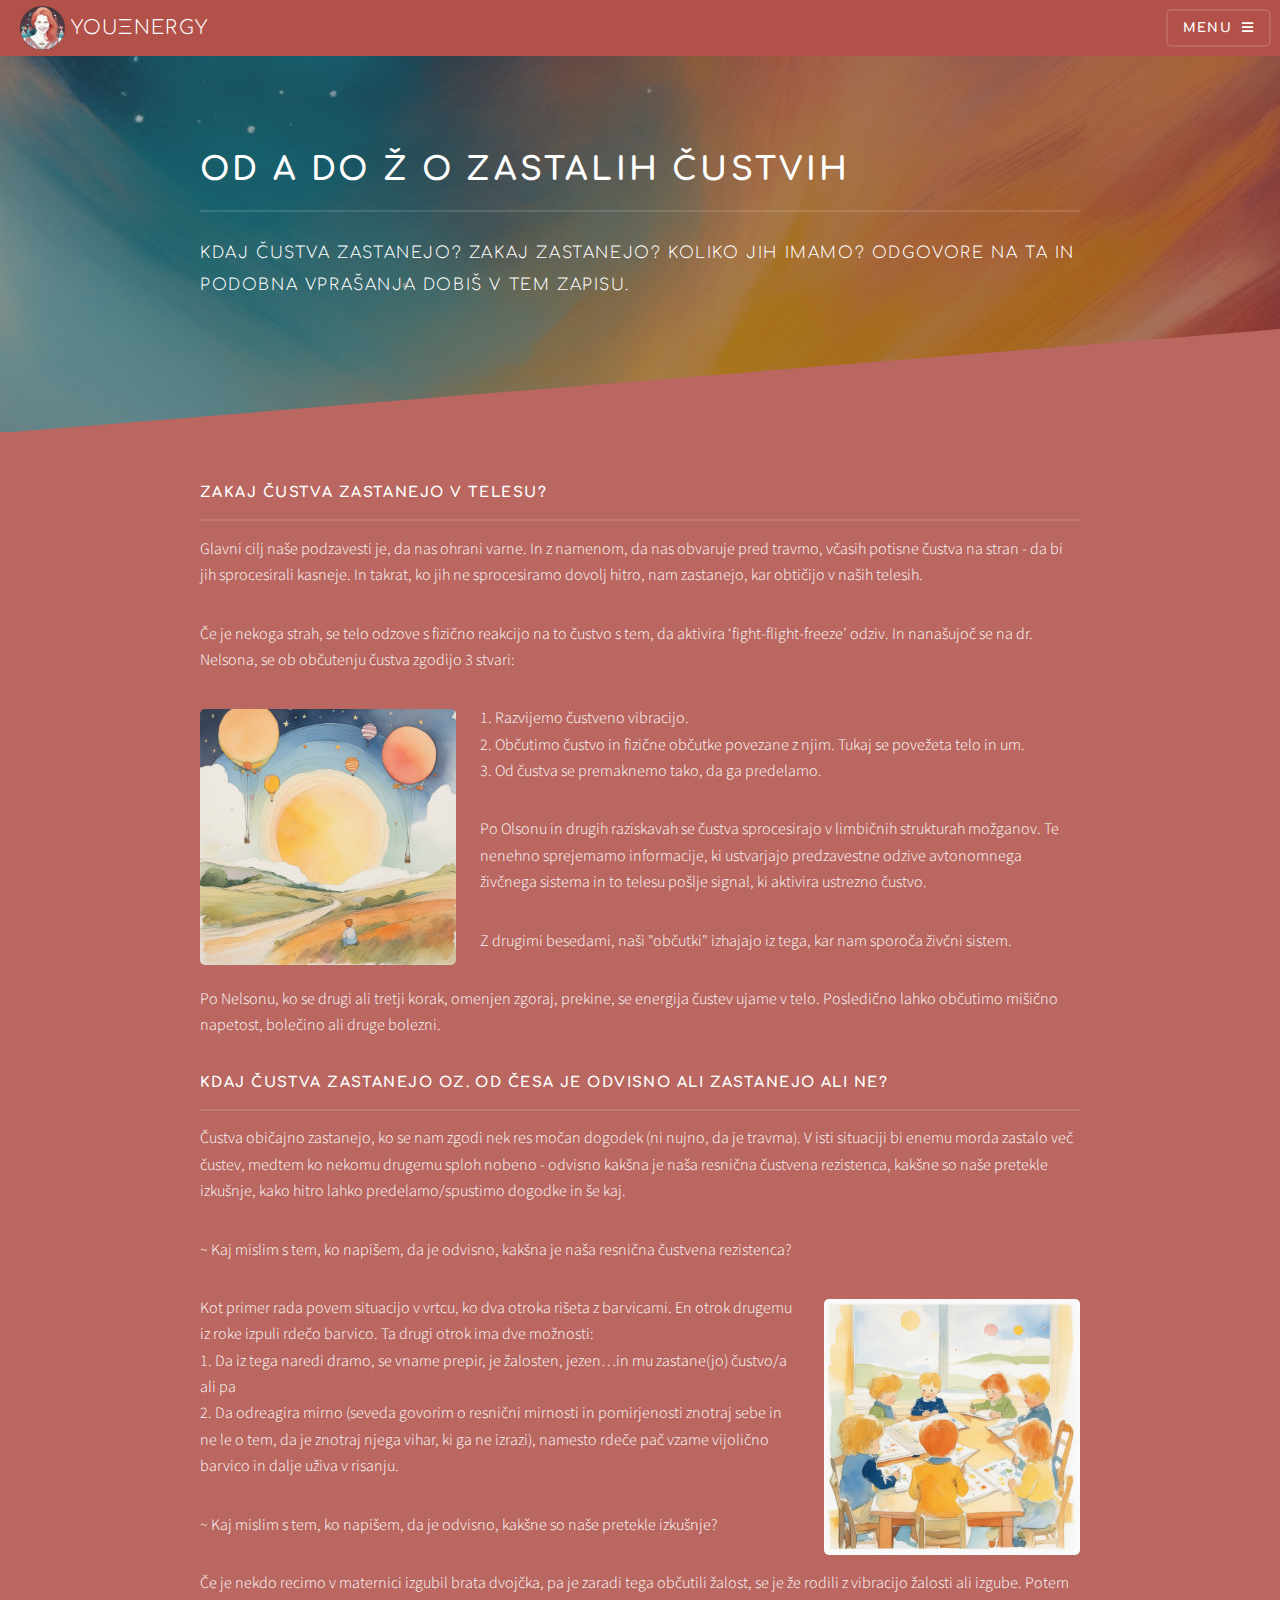
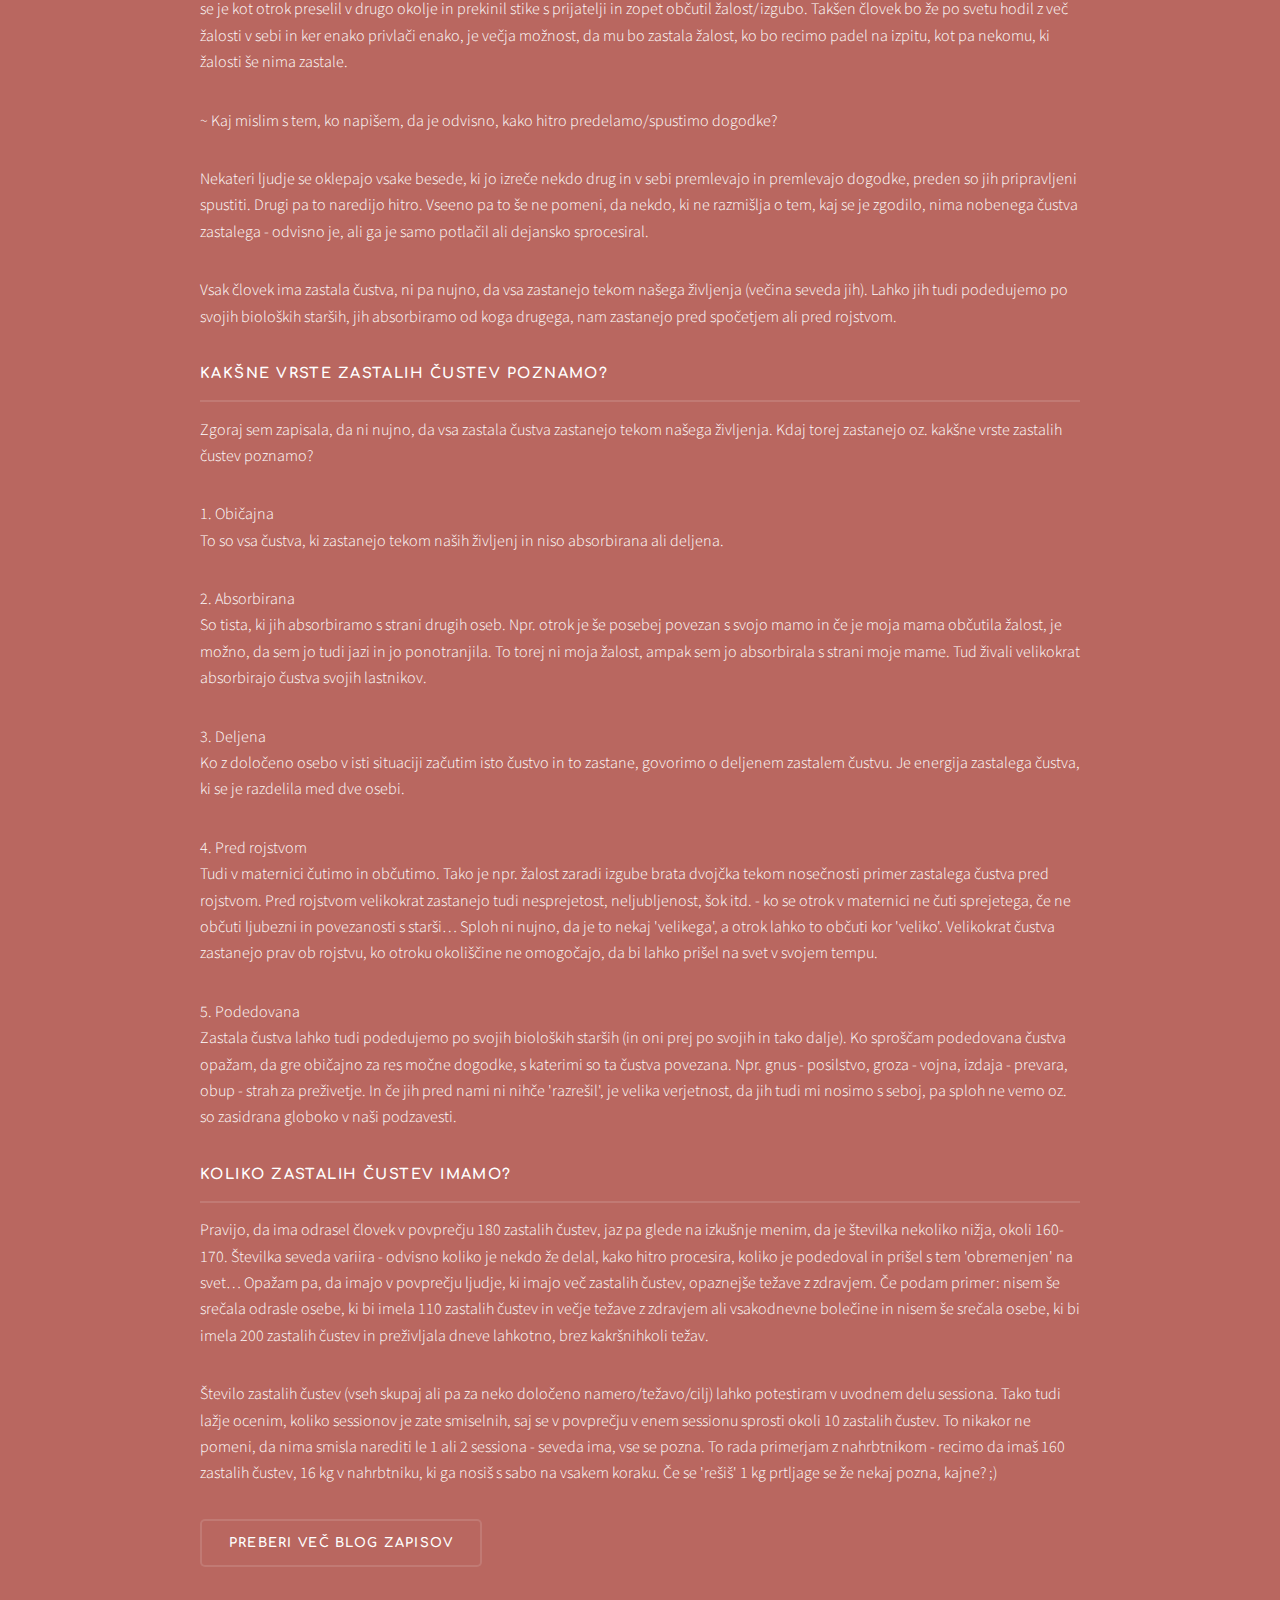
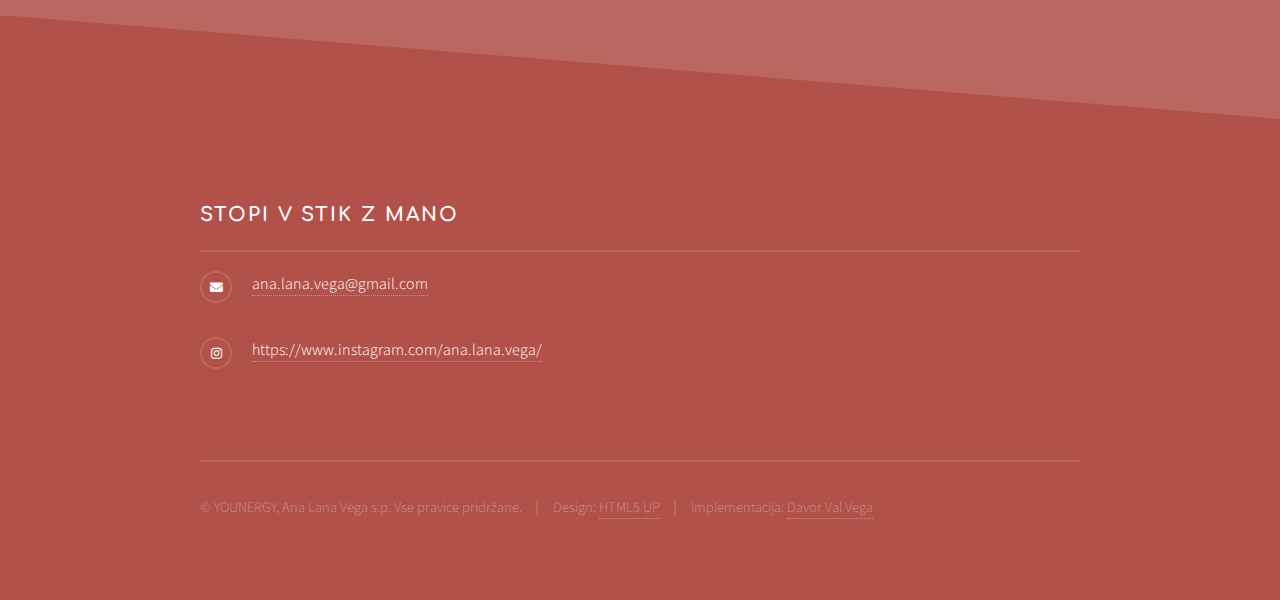
==== commit a44bfbe7: "images, and improvements" ====
--- a/blog-o-zastalih-custvih.html
+++ b/blog-o-zastalih-custvih.html
@@ -55,12 +55,13 @@
 								<p>Kdaj čustva zastanejo? Zakaj zastanejo? Koliko jih imamo? Odgovore na ta in podobna vprašanja dobiš v tem zapisu.</p>
 							</header>
 		<!-- Content -->
-		<div class="wrapper">
+		<div class="wrapper style3">
 			<div class="inner">
 
 				<h3 class="major">Zakaj čustva zastanejo v telesu?</h3>
 				<p>Glavni cilj naše podzavesti je, da nas ohrani varne. In z namenom, da nas obvaruje pred travmo, včasih potisne čustva na stran - da bi jih sprocesirali kasneje. In takrat, ko jih ne sprocesiramo dovolj hitro, nam zastanejo, kar obtičijo v naših telesih.</p>
 				<p>Če je nekoga strah, se telo odzove s fizično reakcijo na to čustvo s tem, da aktivira ‘fight-flight-freeze’ odziv. In nanašujoč se na dr. Nelsona, se ob občutenju čustva zgodijo 3 stvari:</p>
+				<span class="image left"><img src="images/blog/stalled-emotions.jpg" alt=""></span>
 				<div>1. Razvijemo čustveno vibracijo.</div>
 				<div>2. Občutimo čustvo in fizične občutke povezane z njim. Tukaj se povežeta telo in um.</div>
 				<div>3. Od čustva se premaknemo tako, da ga predelamo.</div>
@@ -71,7 +72,7 @@
 				
 				<h3 class="major">Kdaj čustva zastanejo oz. od česa je odvisno ali zastanejo ali ne?</h3>
 				<p>Čustva običajno zastanejo, ko se nam zgodi nek res močan dogodek (ni nujno, da je travma). V isti situaciji bi enemu morda zastalo več čustev, medtem ko nekomu drugemu sploh nobeno - odvisno kakšna je naša resnična čustvena rezistenca, kakšne so naše pretekle izkušnje, kako hitro lahko predelamo/spustimo dogodke in še kaj.</p> 
-				<p>~ Kaj mislim s tem, ko napišem, da je odvisno, kakšna je naša resnična čustvena rezistenca?</p>
+				<p>~ Kaj mislim s tem, ko napišem, da je odvisno, kakšna je naša resnična čustvena rezistenca?</p><span class="image right"><img src="images/blog/kids-drawing.jpg" alt=""></span>
 				<div>Kot primer rada povem situacijo v vrtcu, ko dva otroka rišeta z barvicami. En otrok drugemu iz roke izpuli rdečo barvico. Ta drugi otrok ima dve možnosti:</div>
 				<div>1. Da iz tega naredi dramo, se vname prepir, je žalosten, jezen…in mu zastane(jo) čustvo/a ali pa</div>
 				<div>2. Da odreagira mirno (seveda govorim o resnični mirnosti in pomirjenosti znotraj sebe in ne le o tem, da je znotraj njega vihar, ki ga ne izrazi), namesto rdeče pač vzame vijolično barvico in dalje uživa v risanju. </div>
--- a/assets/css/main.css
+++ b/assets/css/main.css
@@ -1903,7 +1903,7 @@
   display: block;
 }
 .image.left, .image.right {
-  max-width: 40%;
+  max-width: 60%;
 }
 .image.left img, .image.right img {
   width: 100%;
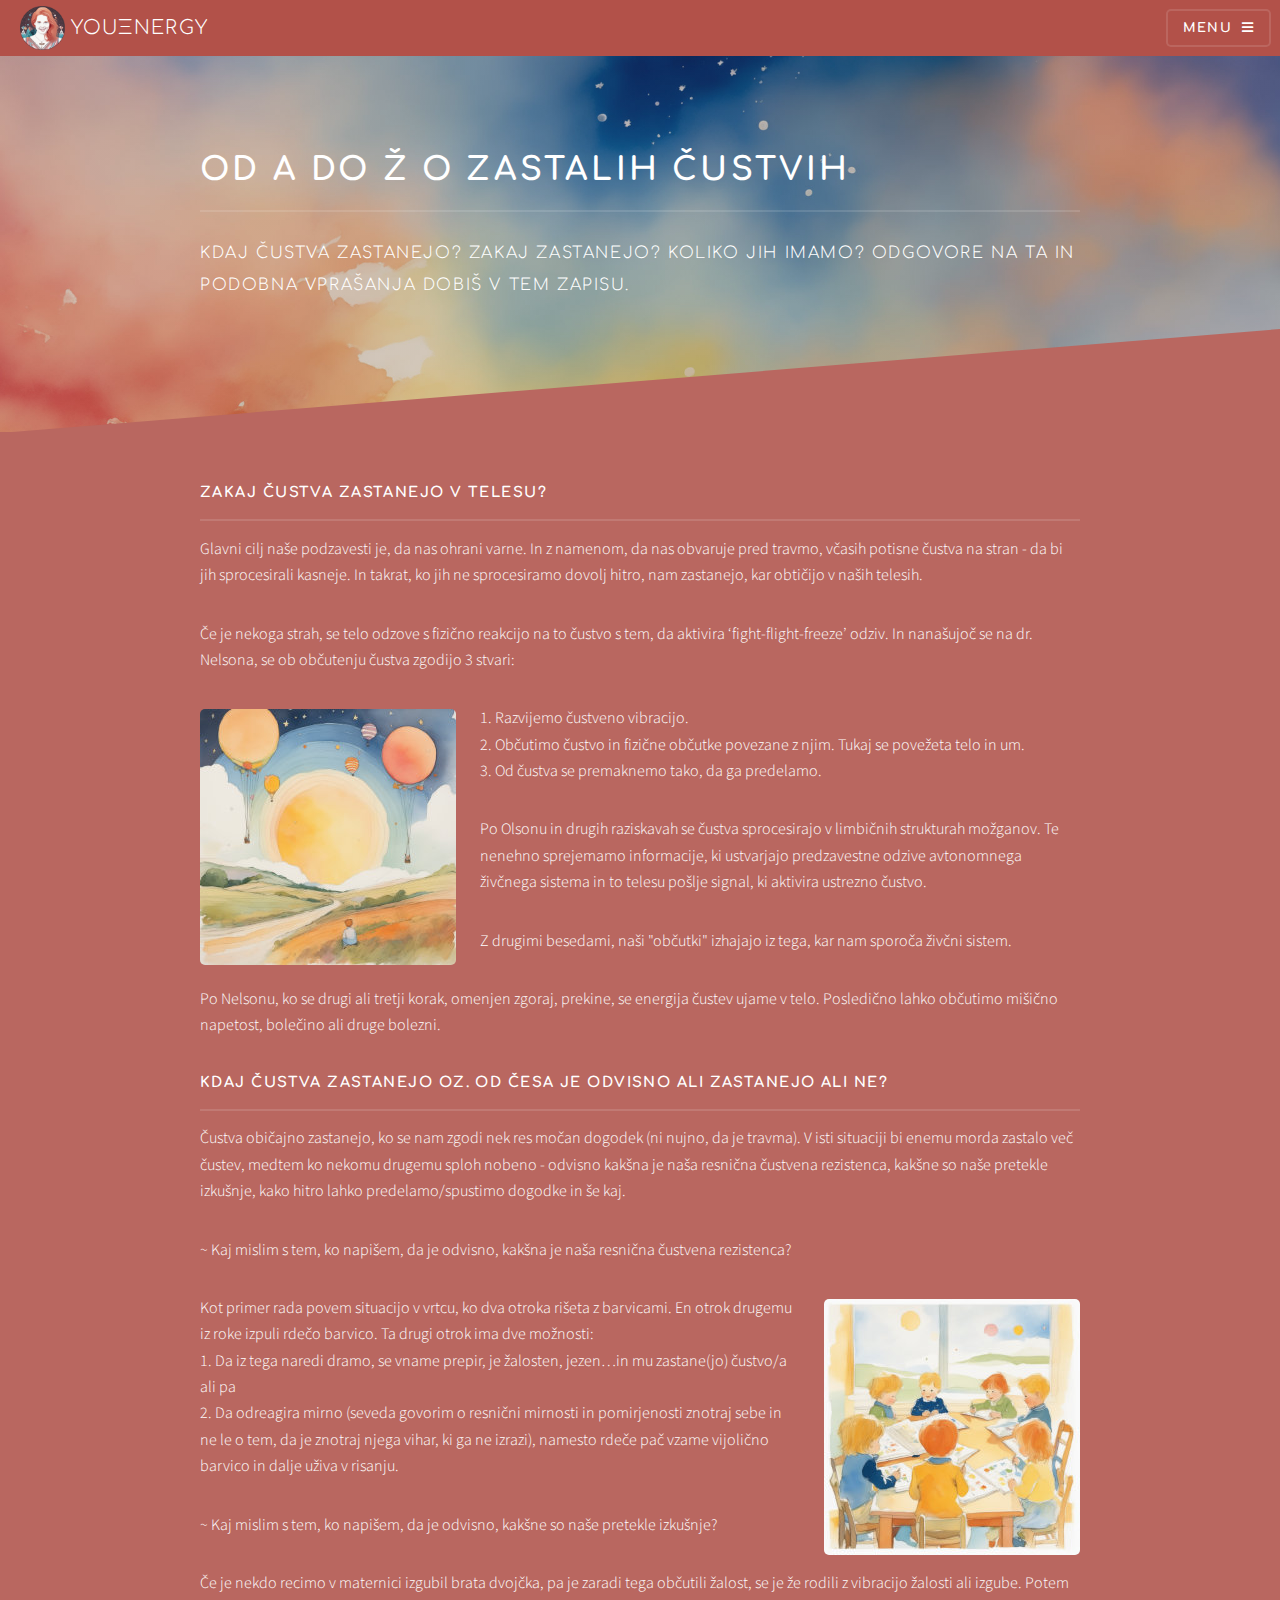
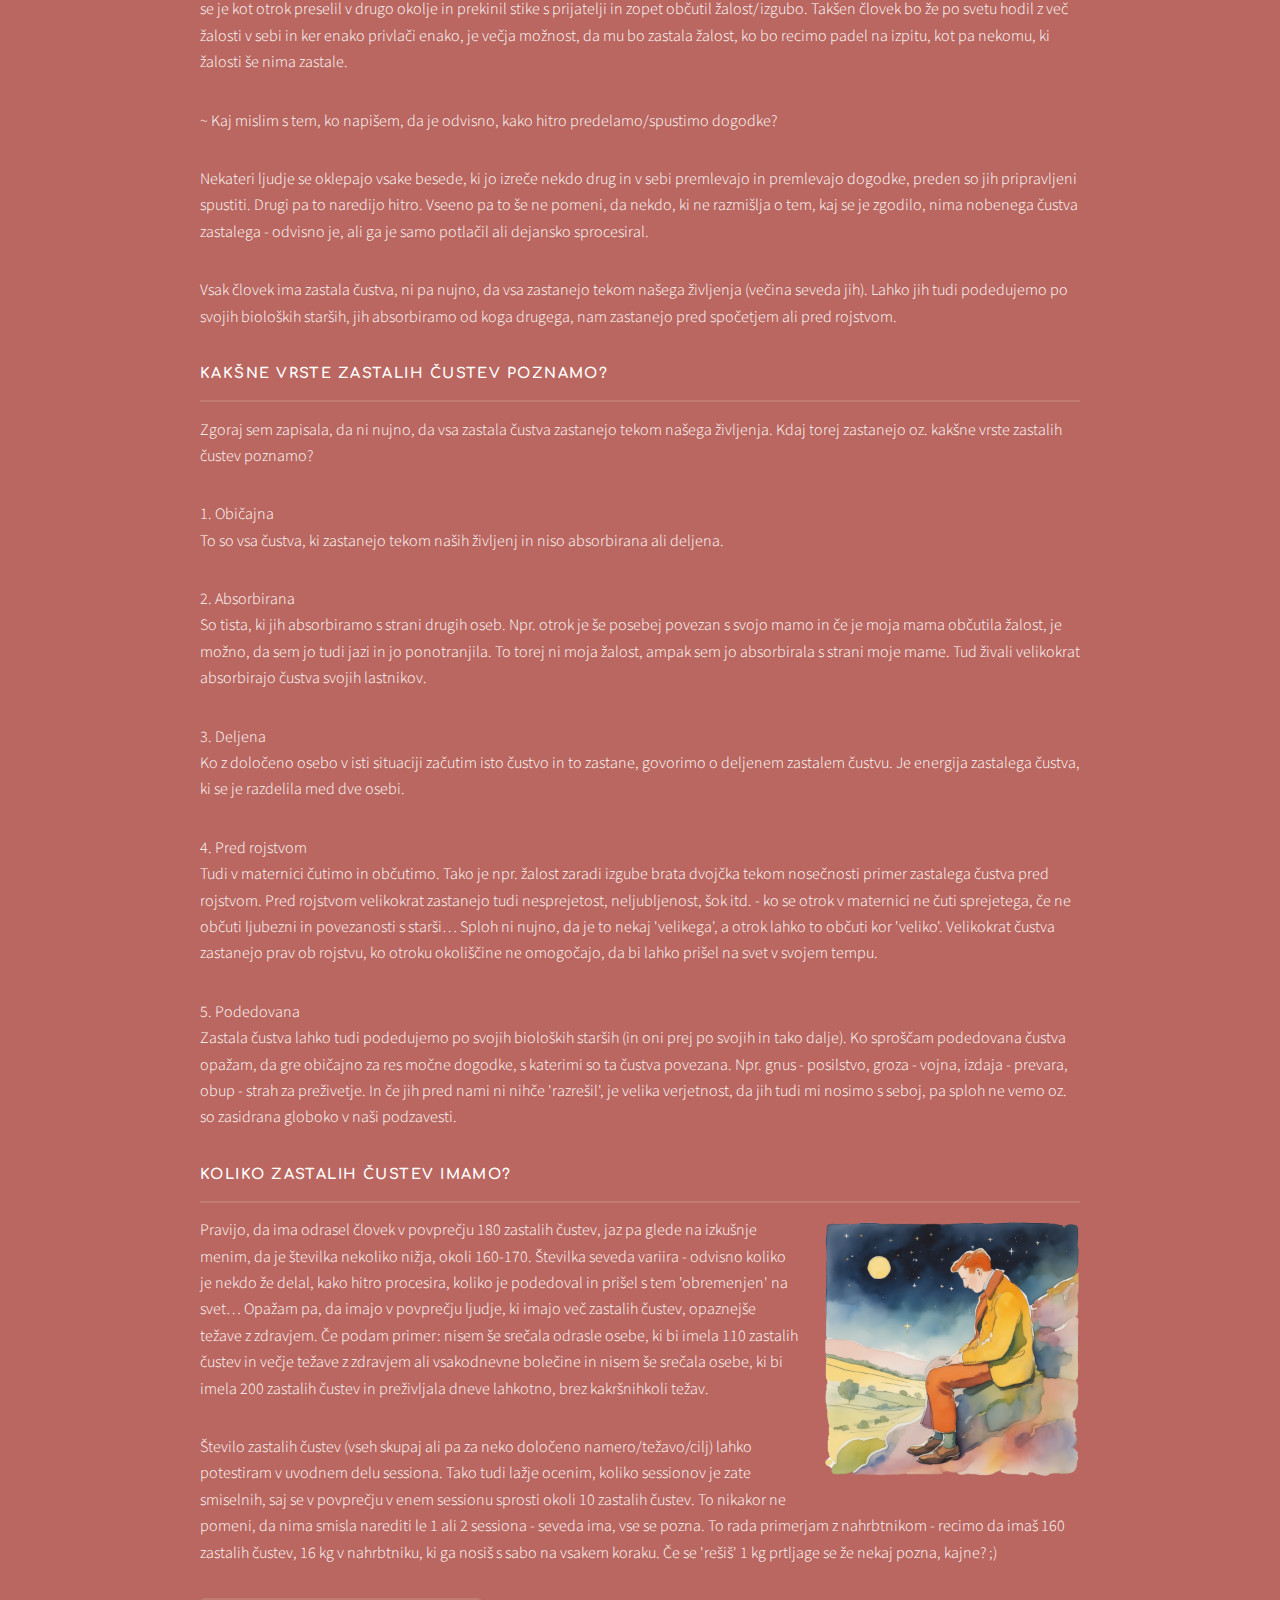
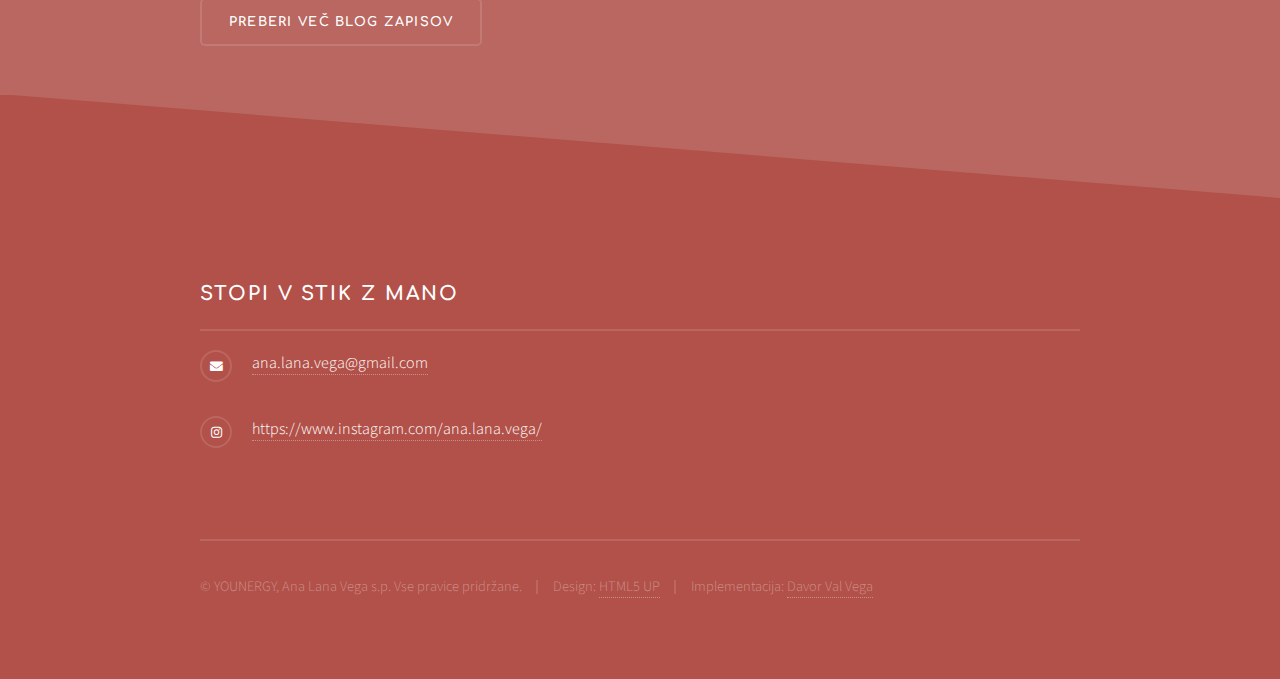
==== commit 154950a1: "small improvements in blog, and logo readibility" ====
--- a/blog-o-zastalih-custvih.html
+++ b/blog-o-zastalih-custvih.html
@@ -99,10 +99,11 @@
 				<p>Zastala čustva lahko tudi podedujemo po svojih bioloških starših (in oni prej po svojih in tako dalje). Ko sproščam podedovana čustva opažam, da gre običajno za res močne dogodke, s katerimi so ta čustva povezana. Npr. gnus - posilstvo, groza - vojna, izdaja - prevara, obup - strah za preživetje. In če jih pred nami ni nihče 'razrešil', je velika verjetnost, da jih tudi mi nosimo s seboj, pa sploh ne vemo oz. so zasidrana globoko v naši podzavesti.</p> 
 	
 				<h3 class="major">Koliko zastalih čustev imamo?</h3>
+				<span class="image right"><img src="images/blog/man-chest-pain.png" alt=""></span>
 				<p>Pravijo, da ima odrasel človek v povprečju 180 zastalih čustev, jaz pa glede na izkušnje menim, da je številka nekoliko nižja, okoli 160-170. Številka seveda variira - odvisno koliko je nekdo že delal, kako hitro procesira, koliko je podedoval in prišel s tem 'obremenjen' na svet… Opažam pa, da imajo v povprečju ljudje, ki imajo več zastalih čustev, opaznejše težave z zdravjem. Če podam primer: nisem še srečala odrasle osebe, ki bi imela 110 zastalih čustev in večje težave z zdravjem ali vsakodnevne bolečine in nisem še srečala osebe, ki bi imela 200 zastalih čustev in preživljala dneve lahkotno, brez kakršnihkoli težav.</p>
 				<p>Število zastalih čustev (vseh skupaj ali pa za neko določeno namero/težavo/cilj) lahko potestiram v uvodnem delu sessiona. Tako tudi lažje ocenim, koliko sessionov je zate smiselnih, saj se v povprečju v enem sessionu sprosti okoli 10 zastalih čustev. To nikakor ne pomeni, da nima smisla narediti le 1 ali 2 sessiona - seveda ima, vse se pozna. To rada primerjam z nahrbtnikom - recimo da imaš 160 zastalih čustev, 16 kg v nahrbtniku, ki ga nosiš s sabo na vsakem koraku. Če se 'rešiš' 1 kg prtljage se že nekaj pozna, kajne? ;)</p>
 				<ul class="actions">
-					<li><a href="mnenja-strank.html" class="button">Preberi več blog zapisov</a></li>
+					<li><a href="blog.html" class="button">Preberi več blog zapisov</a></li>
 				</ul>
 			</section>	
 										
--- a/assets/css/main.css
+++ b/assets/css/main.css
@@ -2424,11 +2424,11 @@
 
 .mainlogoWrapper {
   margin: 0;
-  height: 4em;
   display: flex;
   flex-wrap: wrap;
   align-content: center;
   align-items: center;
+  justify-content: center;
 }
 
 .topLogo {
@@ -2444,25 +2444,36 @@
 }
 
 .logoTxt {
-  font-family: Comfortaa, Helvetica, sans-serif;
-  font-size: 2em;
-  font-weight: 300;
-  float: right;
-  padding-left: 0.5em;
+  font-family: Comfortaa, Helvetica, sans-serif !important;
+  font-size: 2em !important;
+  font-weight: 300 !important;
+  padding-left: 25px !important;
   -webkit-user-select: none;
      -moz-user-select: none;
           user-select: none;
-  transition: opacity 0.5s ease, transform 0.5s ease, filter 0.25s ease;
-  transform: translateX(0);
-  transition-delay: 0.65s;
+  text-align: left;
+  letter-spacing: normal !important;
+  margin: unset !important;
 }
 
 @media screen and (min-width: 800px) {
   .logoTxt {
-    font-size: 4em;
+    font-size: 3em !important;
   }
   .mainLogo {
-    height: 10em;
+    height: 10em !important;
+  }
+  #allYouNeedText {
+    opacity: 0.6 !important;
+  }
+}
+@media screen and (max-width: 800px) {
+  #allYouNeedText {
+    font-size: 0.7em !important;
+    opacity: 0.8 !important;
+  }
+  body {
+    background-position: 20% 0 !important;
   }
 }
 #banner, #footer {
@@ -2470,7 +2481,7 @@
 }
 
 body {
-  background-image: linear-gradient(to top, rgba(46, 49, 65, 0.4), rgba(46, 49, 65, 0.4)), url(../../images/bg-top.jpg) !important;
+  background-image: linear-gradient(to top, rgba(46, 49, 65, 0.2), rgba(46, 49, 65, 0.2)), url(../../images/bg-top3.jpg) !important;
   background-size: cover !important;
 }
 
@@ -2532,6 +2543,16 @@
 }
 .obroba:hover {
   background-color: rgba(255, 255, 255, 0.1);
+}
+
+#allYouNeedText {
+  text-align: left;
+  -webkit-user-select: none;
+     -moz-user-select: none;
+          user-select: none;
+  letter-spacing: normal !important;
+  padding-left: 25px !important;
+  margin: unset;
 }
 
 /* Header */
@@ -2788,7 +2809,7 @@
   width: 55em;
 }
 #banner .logo {
-  transition: opacity 2s ease, transform 1s ease;
+  transition: opacity 1s ease, transform 0.5s ease;
   transform: translateY(0);
   opacity: 1;
   margin: 0 0 1.3em 0;
@@ -2820,7 +2841,7 @@
 #banner p {
   transition: opacity 0.5s ease, transform 0.5s ease, filter 0.25s ease;
   transform: translateX(0);
-  transition-delay: 0.8s;
+  transition-delay: 0.4s;
   -moz-filter: blur(0);
   -ms-filter: blur(0);
   filter: blur(0);
@@ -3303,4 +3324,4 @@
   #footer .inner {
     padding: 2em 1.5em 0.1em 1.5em;
   }
-}/*# sourceMappingURL=main.css.map */+}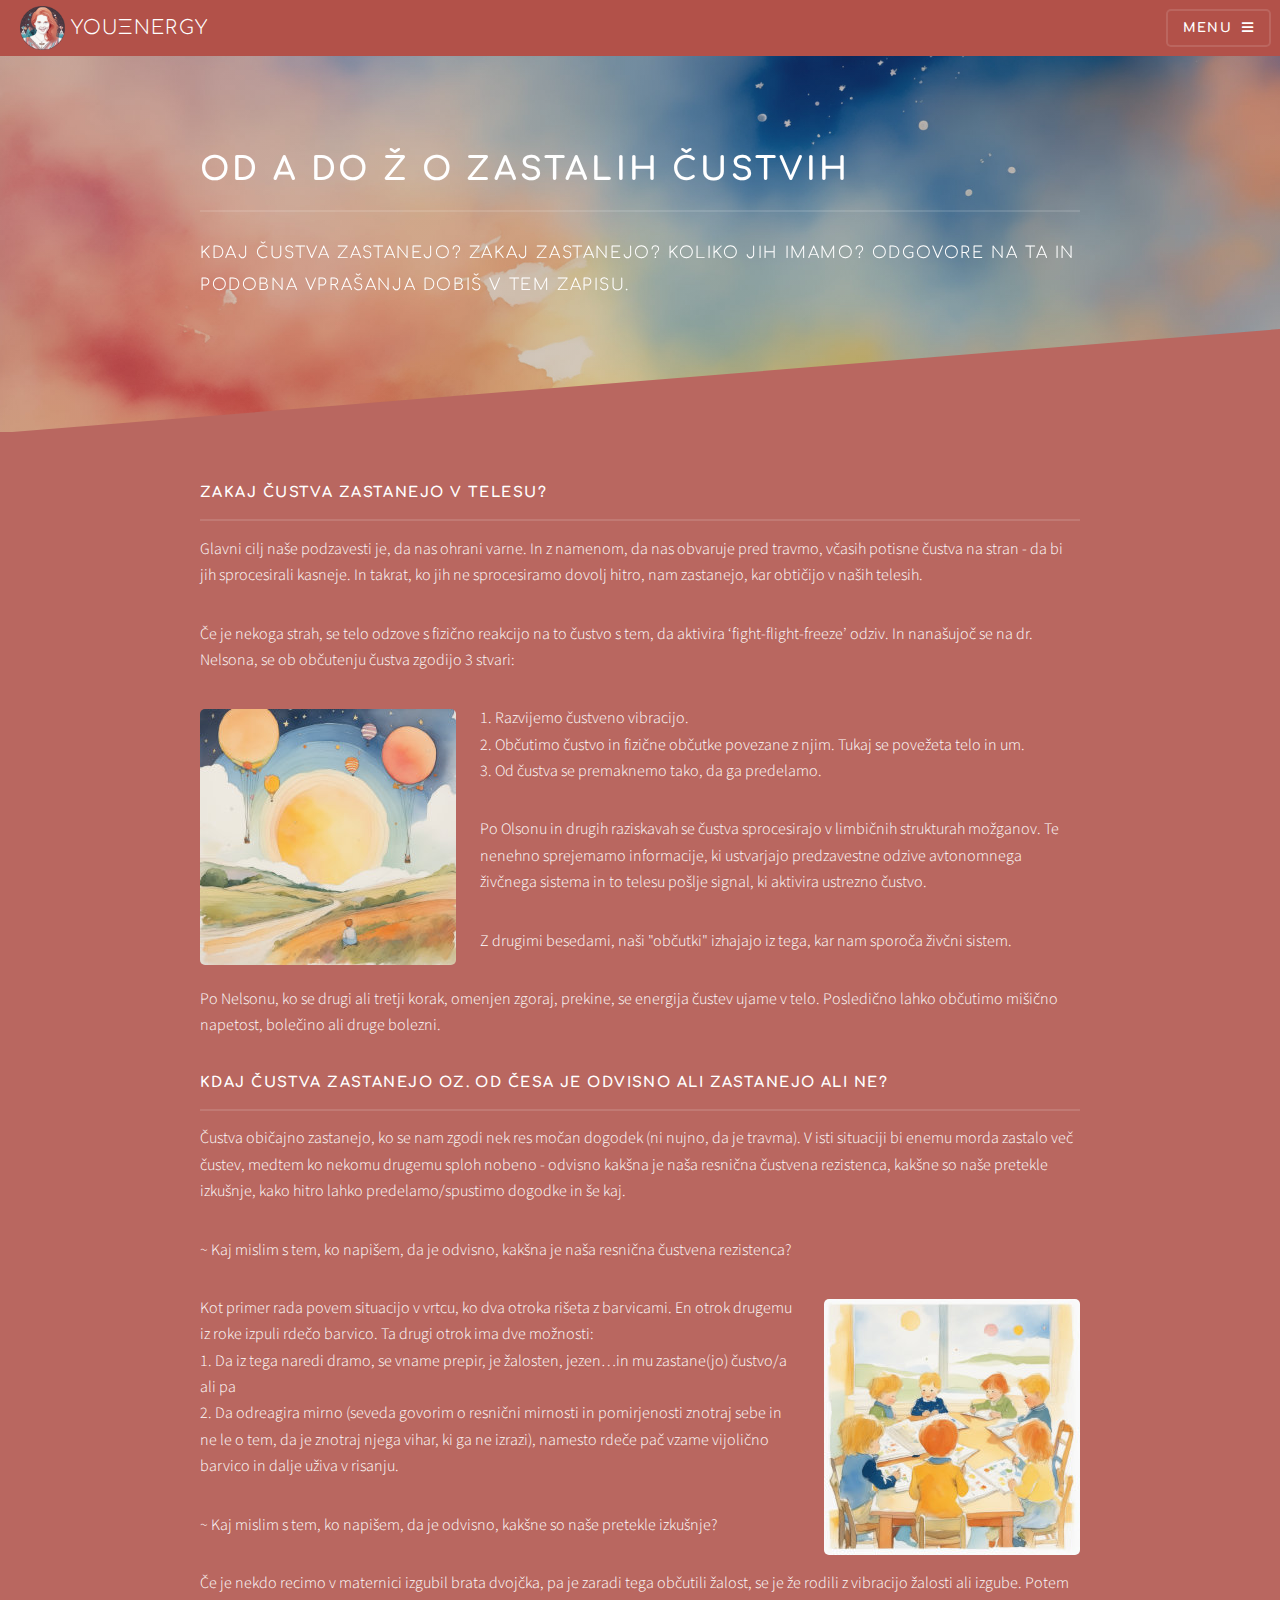
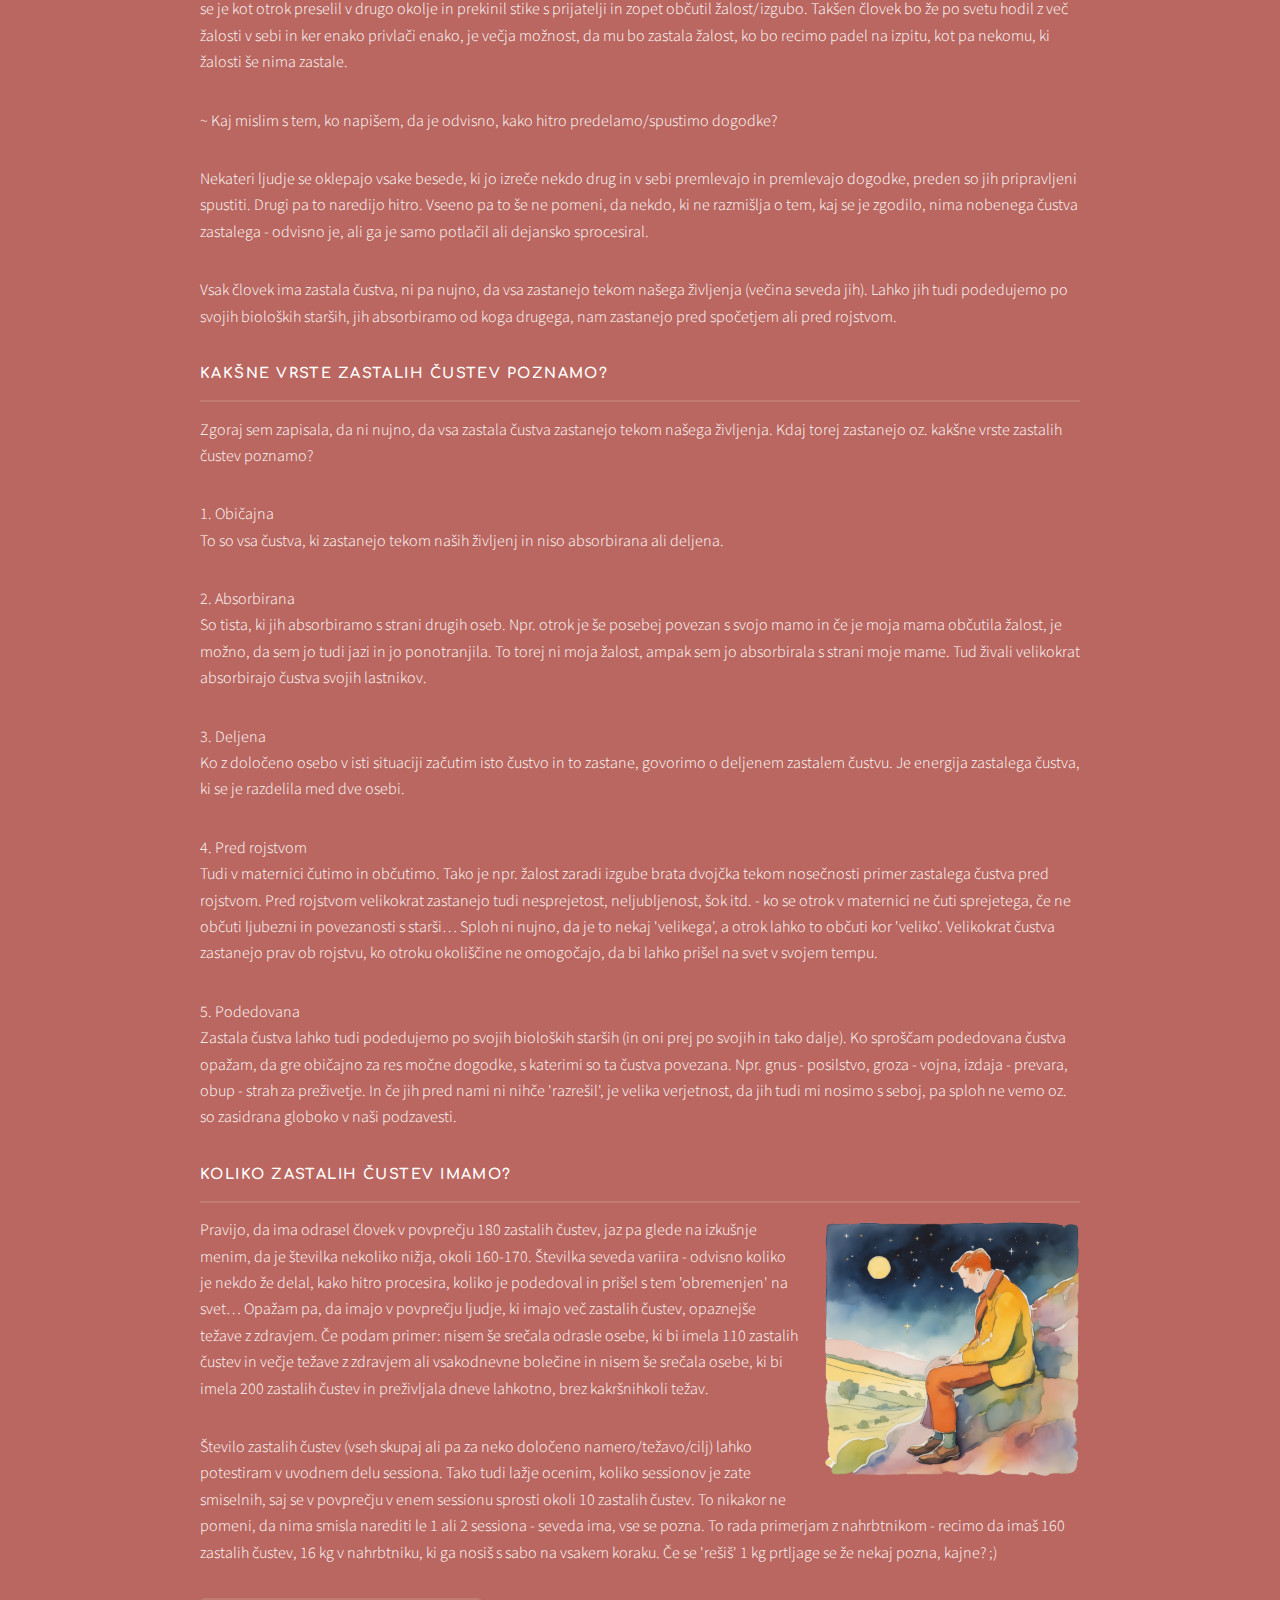
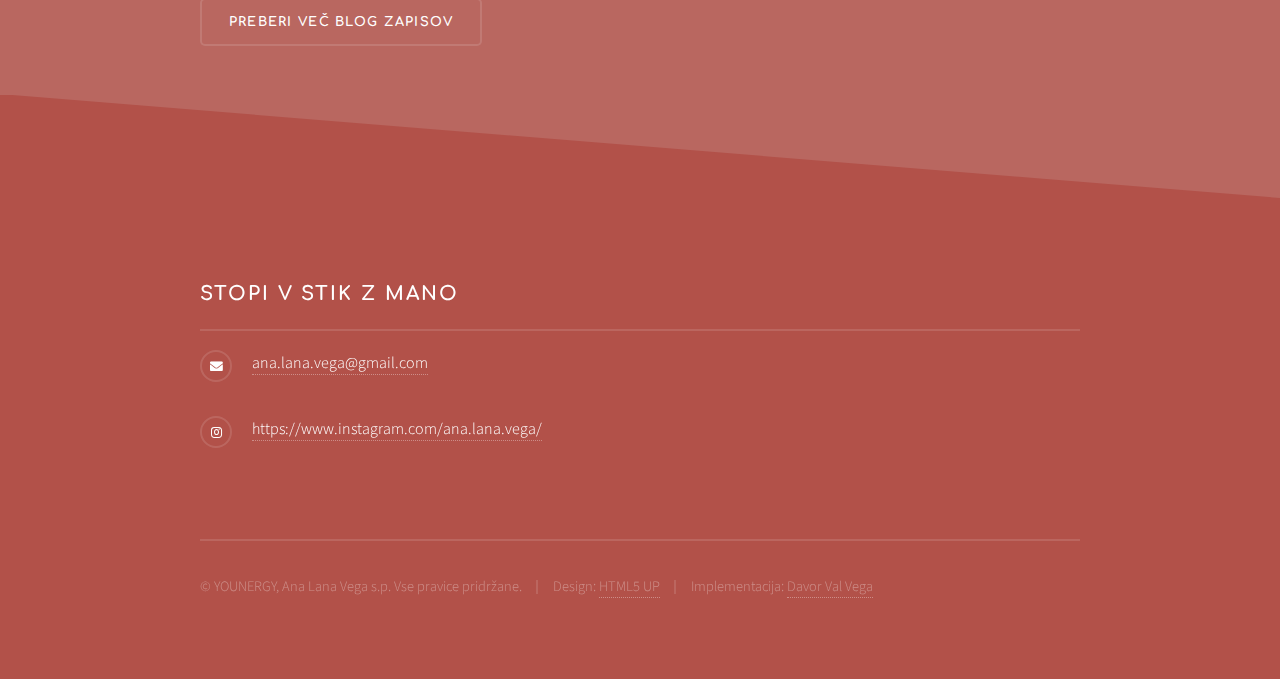
==== commit 26b2eed6: "safari and chrome should look the same, new imgs" ====
--- a/blog-o-zastalih-custvih.html
+++ b/blog-o-zastalih-custvih.html
@@ -6,14 +6,27 @@
 -->
 <html>
 	<head>
-		<title>Ana Lana Vega</title>
+		<title>Ana Lana Vega - Od A do Ž o zastalih čustvih</title>
 		<meta charset="utf-8" />
 		<meta name="viewport" content="width=device-width, initial-scale=1, user-scalable=no" />
 		<link rel="icon" type="image/x-icon" href="images/favicon.ico">
 		<link rel="stylesheet" href="assets/css/main.css" />
 		<noscript><link rel="stylesheet" href="assets/css/noscript.css" /></noscript>
 	</head>
+		<!-- Google tag (gtag.js) -->
+		<script async src="https://www.googletagmanager.com/gtag/js?id=G-9BHQQSWB5S"></script>
+		<script>
+		window.dataLayer = window.dataLayer || [];
+		function gtag(){dataLayer.push(arguments);}
+		gtag('js', new Date());
+	
+		gtag('config', 'G-9BHQQSWB5S');
+		</script>
 	<body class="is-preload">
+		<div class="section2">
+			<div class="bgg-wrap">
+				<div class="bgg"></div>
+			</div>
 
 		<!-- Page Wrapper -->
 			<div id="page-wrapper">
@@ -40,7 +53,7 @@
 							<li><a href="heart-wall.html">Heart-Wall</a></li>
 							<li><a href="body-code.html">Body Code</a></li>
 							<li><a href="dodatna-podpora.html">Dodatna podpora</a></li>
-							<li><a href="blog.html">Blog</a></li>
+							<li><a href="blog.html">Zapisi</a></li>
 							<li><a href="mnenja-strank.html">Mnenja strank</a></li>
 						</ul>
 						<a href="#" class="close">Close</a>
@@ -125,7 +138,7 @@
 				</section>
 
 			</div>
-
+		</div>
 		<!-- Scripts -->
 			<script src="assets/js/jquery.min.js"></script>
 			<script src="assets/js/jquery.scrollex.min.js"></script>
--- a/assets/css/main.css
+++ b/assets/css/main.css
@@ -90,7 +90,6 @@
 
 body {
   background-color: #B25149;
-  background-image: linear-gradient(to top, rgba(178, 81, 73, 0.8), rgba(178, 81, 73, 0.8)), url("../../images/bg.jpg");
   background-size: auto, cover;
   background-attachment: fixed, fixed;
   background-position: center, center;
@@ -2475,14 +2474,14 @@
   body {
     background-position: 20% 0 !important;
   }
+  .bgg {
+    background-position: 20% 0 !important;
+    background-position-y: 0px !important;
+    background-position-x: 20% !important;
+  }
 }
 #banner, #footer {
   background-color: transparent !important;
-}
-
-body {
-  background-image: linear-gradient(to top, rgba(46, 49, 65, 0.2), rgba(46, 49, 65, 0.2)), url(../../images/bg-top3.jpg) !important;
-  background-size: cover !important;
 }
 
 .topLogoTxt {
@@ -2512,6 +2511,9 @@
 .rowX {
   box-sizing: border-box;
   padding-bottom: 100px;
+  display: inline-flex;
+  flex-wrap: wrap;
+  justify-content: space-between;
 }
 
 /* Create three equal columns that floats next to each other */
@@ -2553,6 +2555,34 @@
   letter-spacing: normal !important;
   padding-left: 25px !important;
   margin: unset;
+}
+
+.bgg-wrap {
+  position: absolute;
+  top: 0;
+  left: 0;
+  width: 100%;
+  height: 100%;
+}
+
+.bgg {
+  position: fixed;
+  display: block;
+  top: 0;
+  left: 0;
+  width: 100%;
+  height: 100%;
+  background-size: cover;
+  transform: translateZ(0);
+  z-index: -1;
+  will-change: transform;
+  background-image: linear-gradient(to top, rgba(46, 49, 65, 0.2), rgba(46, 49, 65, 0.2)), url("../../images/bg-top3.jpg");
+}
+
+.section2 {
+  position: relative;
+  width: 100%;
+  height: 100%;
 }
 
 /* Header */
